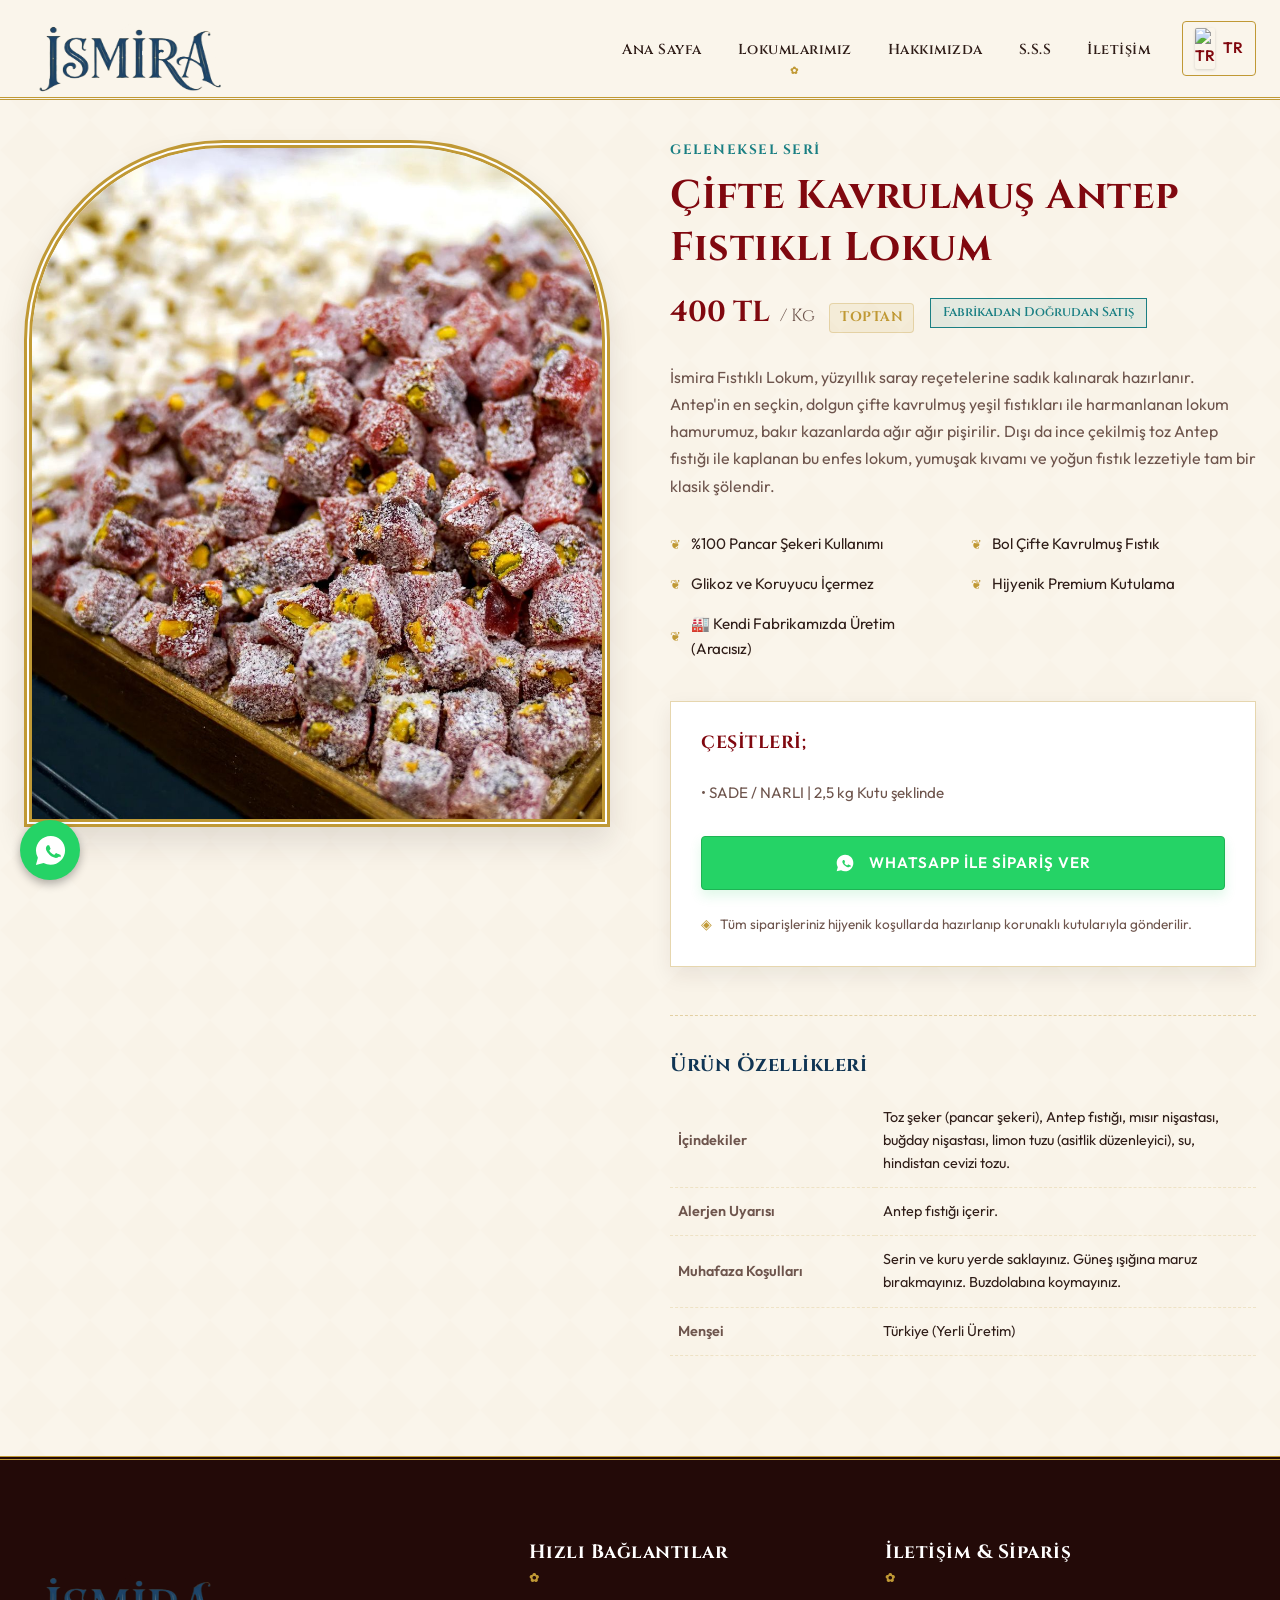
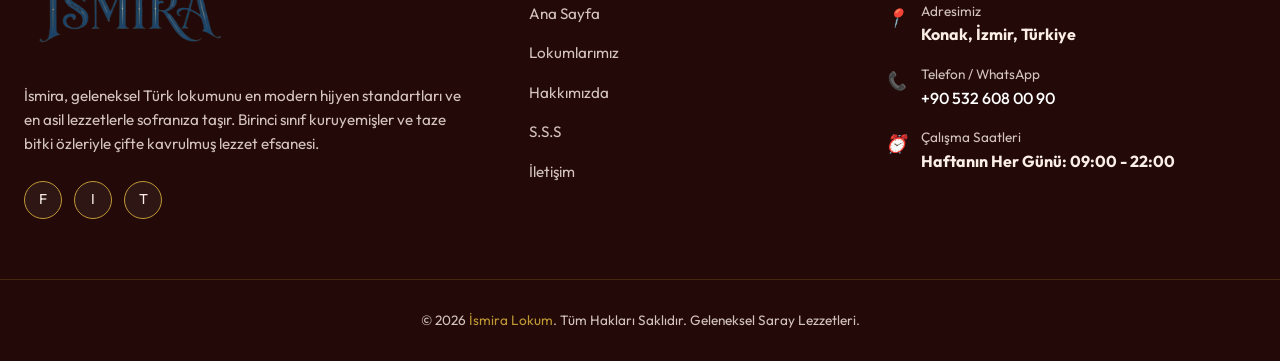
==== pages/cifte-kavrulmus-fistikli-lokum.html @ 4ed19a47 "Add files via upload" ====
﻿<!DOCTYPE html>
<html lang="tr">
<head>
    <meta charset="UTF-8">
    <meta name="viewport" content="width=device-width, initial-scale=1.0">
    <meta name="robots" content="index, follow, max-image-preview:large, max-snippet:-1, max-video-preview:-1">
    <meta name="description" content="İzmir Konak'ta üretilen taze çifte kavrulmuş Antep fıstıklı İzmir lokumu. Saray usulü katkısız lezzet. Hızlı WhatsApp siparişi.">
    <meta name="keywords" content="izmir lokum, fıstıklı lokum, çifte kavrulmuş lokum izmir, ismira lokum, konak lokum siparişi">
    <meta name="author" content="İsmira Lokum">
    <link rel="canonical" href="cifte-kavrulmus-fistikli-lokum.html">
    <title>Çifte Kavrulmuş Antep Fıstıklı Lokum | İzmir Lokum - İsmira Lokum</title>
    
    <!-- Open Graph -->
    <meta property="og:type" content="product">
    <meta property="og:locale" content="tr_TR">
    <meta property="og:title" content="Çifte Kavrulmuş Antep Fıstıklı Lokum | İzmir Lokum - İsmira Lokum">
    <meta property="og:description" content="İzmir Konak'ta üretilen taze çifte kavrulmuş Antep fıstıklı İzmir lokumu. Saray usulü katkısız lezzet. Hızlı WhatsApp siparişi.">
    <meta property="og:image" content="../pictures/cifte-kavrulmus.jpg">

    <!-- Stylesheets -->
        <link rel="icon" type="image/png" sizes="32x32" href="../pictures/mini-logo.png">
    <link rel="shortcut icon" type="image/png" href="../pictures/mini-logo.png">
    <link rel="apple-touch-icon" href="../pictures/mini-logo.png">
    <link rel="stylesheet" href="../css/style.css">
    
    <!-- Structured Data (Product & Breadcrumb Schema) -->
    <script type="application/ld+json">
    {
      "@context": "https://schema.org",
      "@graph": [
        {
          "@type": "BreadcrumbList",
          "itemListElement": [
            {
              "@type": "ListItem",
              "position": 1,
              "name": "Ana Sayfa",
              "item": "../index.html"
            },
            {
              "@type": "ListItem",
              "position": 2,
              "name": "İzmir Lokumları",
              "item": "lokumlar.html"
            },
            {
              "@type": "ListItem",
              "position": 3,
              "name": "Çifte Kavrulmuş Antep Fıstıklı İzmir Lokumu",
              "item": "cifte-kavrulmus-fistikli-lokum.html"
            }
          ]
        },
        {
          "@type": "Product",
          "name": "Çifte Kavrulmuş Antep Fıstıklı İzmir Lokumu",
          "image": "../pictures/cifte-kavrulmus.jpg",
          "description": "İzmir Konak'ta üretilen taze çifte kavrulmuş Antep fıstıklı İzmir lokumu. Saray usulü katkısız lezzet. Hızlı WhatsApp siparişi.",
          "brand": {
            "@type": "Brand",
            "name": "İsmira Lokum"
          },
          "offers": {
            "@type": "Offer",
            "url": "cifte-kavrulmus-fistikli-lokum.html",
            "priceCurrency": "TRY",
            "price": "400.00",
            "priceValidUntil": "2027-12-31",
            "availability": "https://schema.org/InStock",
            "itemCondition": "https://schema.org/NewCondition"
          }
        }
      ]
    }
    </script>
</head>
<body>
    <!-- Preloader -->
    <div id="preloader">
        <img src="../pictures/Logo.jpg" alt="İsmira Yükleniyor" class="loader-logo">
    </div>

    <!-- Header / Navigation -->
    <header id="main-header">
        <div class="container">
            <a href="../index.html" class="logo-wrapper">
                <img src="../pictures/Logo.jpg" alt="İsmira Logo">
                <span class="logo-text"></span>
            </a>
            
            <div class="header-actions">
                <nav>
                    <ul class="nav-links">
                        <li><a href="../index.html">Ana Sayfa</a></li>
                        <li><a href="lokumlar.html" class="active">Lokumlarımız</a></li>
                        <li><a href="../index.html#hakkimizda">Hakkımızda</a></li><li><a href="../index.html#sss">S.S.S</a></li><li><a href="../index.html#iletisim">İletişim</a></li>
                    </ul>
                </nav>

                <div class="lang-selector notranslate" id="lang-selector" translate="no">
                    <div class="current-lang" id="current-lang">
                        <img src="https://flagcdn.com/w20/tr.png" width="20" alt="TR" class="flag-icon"> <span class="lang-code">TR</span>
                    </div>
                    <ul class="lang-dropdown">
                        <li data-lang="tr" data-lang-name="TR"><img src="https://flagcdn.com/w20/tr.png" width="20" alt="TR" class="flag-icon"> Türkçe</li>
                        <li data-lang="en" data-lang-name="EN"><img src="https://flagcdn.com/w20/gb.png" width="20" alt="EN" class="flag-icon"> English</li>
                        <li data-lang="de" data-lang-name="DE"><img src="https://flagcdn.com/w20/de.png" width="20" alt="DE" class="flag-icon"> Deutsch</li>
                        <li data-lang="fr" data-lang-name="FR"><img src="https://flagcdn.com/w20/fr.png" width="20" alt="FR" class="flag-icon"> Français</li>
                        <li data-lang="ru" data-lang-name="RU"><img src="https://flagcdn.com/w20/ru.png" width="20" alt="RU" class="flag-icon"> Русский</li>
                        <li data-lang="ar" data-lang-name="AR"><img src="https://flagcdn.com/w20/sa.png" width="20" alt="AR" class="flag-icon"> العربية</li>
                    </ul>
                </div>

                <button class="menu-btn" aria-label="Menüyü Aç">
                    <span></span>
                    <span></span>
                    <span></span>
                </button>
            </div>
        </div>
    </header>

    <!-- Product Detail Layout -->
    <main class="container detail-layout">
        <div class="detail-grid">
            <!-- Left Side: Image -->
            <div class="detail-img-container">
                <img src="../pictures/cifte-kavrulmus.jpg" alt="Çifte Kavrulmuş Antep Fıstıklı Lokum">
            </div>
            
            <!-- Right Side: Product Details -->
            <div class="detail-content">
                <span class="detail-category">Geleneksel Seri</span>
                <h1 class="detail-title">Çifte Kavrulmuş Antep Fıstıklı Lokum</h1>
                
                <div class="detail-price-box">
                    <span class="detail-price">400 TL <span style="font-size:1.1rem; color:var(--text-muted-dark); font-weight:400;">/ Kg</span> <span class="price-wholesale">Toptan</span></span>
                    <span class="detail-status">Fabrikadan Doğrudan Satış</span>
                </div>
                
                <p class="detail-desc">
                    İsmira Fıstıklı Lokum, yüzyıllık saray reçetelerine sadık kalınarak hazırlanır. Antep'in en seçkin, dolgun çifte kavrulmuş yeşil fıstıkları ile harmanlanan lokum hamurumuz, bakır kazanlarda ağır ağır pişirilir. Dışı da ince çekilmiş toz Antep fıstığı ile kaplanan bu enfes lokum, yumuşak kıvamı ve yoğun fıstık lezzetiyle tam bir klasik şölendir.
                </p>
                
                <ul class="detail-features">
                    <li>%100 Pancar Şekeri Kullanımı</li>
                    <li>Bol Çifte Kavrulmuş Fıstık</li>
                    <li>Glikoz ve Koruyucu İçermez</li>
                    <li>Hijyenik Premium Kutulama</li>
                    <li>🏭 Kendi Fabrikamızda Üretim (Aracısız)</li>
                </ul>
                
                <div class="order-actions">
                    <h3 style="font-family:'Cinzel', serif; font-size:1.1rem; margin-bottom:10px;">ÇEŞİTLERİ;</h3>
                    <p style="font-size:0.95rem; color:var(--text-muted-dark); margin-bottom:15px;">
                        • SADE / NARLI | 2,5 kg Kutu şeklinde
                    </p>
                    
                    <a href="#" class="btn btn-whatsapp" data-wa-product="Fıstıklı Lokum" data-wa-message="Merhaba İsmira, Çifte Kavrulmuş Antep Fıstıklı Lokum ürününüzden sipariş vermek istiyorum.">
                        <svg width="20" height="20" viewBox="0 0 24 24" fill="currentColor" style="display:inline-block; vertical-align:middle; margin-right:4px;">
                            <path d="M12.012 2c-5.506 0-9.989 4.478-9.99 9.984a9.964 9.964 0 0 0 1.333 4.993L2 22l5.233-1.371a9.945 9.945 0 0 0 4.777 1.216h.005c5.506 0 9.99-4.478 9.99-9.984 0-2.669-1.037-5.176-2.922-7.062A9.925 9.925 0 0 0 12.012 2zm5.835 14.165c-.32.451-1.107.828-1.505.882-.397.054-.876.108-2.673-.635-2.298-.949-3.769-3.284-3.883-3.44-.115-.155-.935-1.246-.935-2.378 0-1.133.593-1.689.805-1.914.212-.225.464-.282.618-.282.155 0 .31.003.444.009.141.007.332-.054.519.395.192.46.657 1.603.714 1.718.056.115.093.249.017.401-.077.152-.116.248-.231.381-.115.132-.243.296-.347.397-.113.109-.232.228-.099.458.133.23.59 1.002 1.258 1.597.862.77 1.585 1.007 1.81 1.122.226.115.359.098.494-.057.135-.156.581-.676.736-.906.155-.23.31-.192.522-.113.212.08.135.064 1.377.683 1.242.619 1.402.73 1.48.865.078.135.078.784-.242 1.235z"/>
                        </svg>
                        WhatsApp İle Sipariş Ver
                    </a>
                    <div class="order-note">Tüm siparişleriniz hijyenik koşullarda hazırlanıp korunaklı kutularıyla gönderilir.</div>
                </div>

                <div class="detail-info-tabs">
                    <h2 class="tab-title">Ürün Özellikleri</h2>
                    <table class="specs-table">
                        <tr>
                            <td>İçindekiler</td>
                            <td>Toz şeker (pancar şekeri), Antep fıstığı, mısır nişastası, buğday nişastası, limon tuzu (asitlik düzenleyici), su, hindistan cevizi tozu.</td>
                        </tr>
                        <tr>
                            <td>Alerjen Uyarısı</td>
                            <td>Antep fıstığı içerir.</td>
                        </tr>
                        <tr>
                            <td>Muhafaza Koşulları</td>
                            <td>Serin ve kuru yerde saklayınız. Güneş ışığına maruz bırakmayınız. Buzdolabına koymayınız.</td>
                        </tr>
                        <tr>
                            <td>Menşei</td>
                            <td>Türkiye (Yerli Üretim)</td>
                        </tr>
                    </table>
                </div>
            </div>
        </div>
    </main>

    <!-- Footer -->
    <footer id="iletisim">
        <div class="container footer-grid">
            <div class="footer-col footer-about">
                <div class="logo-wrapper">
                    <img src="../pictures/Logo.jpg" alt="İsmira Logo Footer">
                    <span class="logo-text" style="color: #ffffff;"><span style="color: var(--accent-gold);"></span></span>
                </div>
                <p>İsmira, geleneksel Türk lokumunu en modern hijyen standartları ve en asil lezzetlerle sofranıza taşır. Birinci sınıf kuruyemişler ve taze bitki özleriyle çifte kavrulmuş lezzet efsanesi.</p>
                <div class="social-links">
                    <a href="#" aria-label="Facebook">F</a>
                    <a href="#" aria-label="Instagram">I</a>
                    <a href="#" aria-label="Twitter">T</a>
                </div>
            </div>
            
            <div class="footer-col">
                <h4>Hızlı Bağlantılar</h4>
                <ul class="footer-links">
                    <li><a href="../index.html">Ana Sayfa</a></li>
                    <li><a href="lokumlar.html">Lokumlarımız</a></li>
                    <li><a href="../index.html#hakkimizda">Hakkımızda</a></li><li><a href="../index.html#sss">S.S.S</a></li><li><a href="../index.html#iletisim">İletişim</a></li>
                </ul>
            </div>
            
            <div class="footer-col">
                <h4>İletişim & Sipariş</h4>
                <div class="contact-info">
                    <div class="contact-item">
                        <i>📍</i>
                        <div>
                            <span>Adresimiz</span>
                            <strong>Konak, İzmir, Türkiye</strong>
                        </div>
                    </div>
                    <div class="contact-item">
                        <i>📞</i>
                        <div>
                            <span>Telefon / WhatsApp</span>
                            <a href="#" data-wa-product="Fıstıklı Lokum" data-wa-message="Merhaba İsmira, Çifte Kavrulmuş Antep Fıstıklı Lokum siparişi vermek istiyorum.">+90 532 608 00 90</a>
                        </div>
                    </div>
                    <div class="contact-item">
                        <i>⏰</i>
                        <div>
                            <span>Çalışma Saatleri</span>
                            <strong>Haftanın Her Günü: 09:00 - 22:00</strong>
                        </div>
                    </div>
                </div>
            </div>
        </div>
        
        <div class="footer-bottom">
            <div class="container">
                <p>&copy; 2026 <span>İsmira Lokum</span>. Tüm Hakları Saklıdır. Geleneksel Saray Lezzetleri.</p>
            </div>
        </div>
    </footer>

    <!-- Google Translate API -->
    <div id="google_translate_element"></div>
    <script type="text/javascript">
        function googleTranslateElementInit() {
            new google.translate.TranslateElement({pageLanguage: 'tr', autoDisplay: false}, 'google_translate_element');
        }
    </script>
    <script type="text/javascript" src="https://translate.google.com/translate_a/element.js?cb=googleTranslateElementInit"></script>

    <!-- Scripts -->
    <script src="../js/script.js"></script>

    <!-- Floating WhatsApp -->
    <a href="https://wa.me/905326080090" class="floating-whatsapp" target="_blank" aria-label="WhatsApp İletişim">
        <svg viewBox="0 0 24 24">
            <path d="M12.012 2c-5.506 0-9.989 4.478-9.99 9.984a9.964 9.964 0 0 0 1.333 4.993L2 22l5.233-1.371a9.945 9.945 0 0 0 4.777 1.216h.005c5.506 0 9.99-4.478 9.99-9.984 0-2.669-1.037-5.176-2.922-7.062A9.925 9.925 0 0 0 12.012 2zm5.835 14.165c-.32.451-1.107.828-1.505.882-.397.054-.876.108-2.673-.635-2.298-.949-3.769-3.284-3.883-3.44-.115-.155-.935-1.246-.935-2.378 0-1.133.593-1.689.805-1.914.212-.225.464-.282.618-.282.155 0 .31.003.444.009.141.007.332-.054.519.395.192.46.657 1.603.714 1.718.056.115.093.249.017.401-.077.152-.116.248-.231.381-.115.132-.243.296-.347.397-.113.109-.232.228-.099.458.133.23.59 1.002 1.258 1.597.862.77 1.585 1.007 1.81 1.122.226.115.359.098.494-.057.135-.156.581-.676.736-.906.155-.23.31-.192.522-.113.212.08.135.064 1.377.683 1.242.619 1.402.73 1.48.865.078.135.078.784-.242 1.235z"/>
        </svg>
    </a>
</body>
</html>
---- css/style.css ----
/* 
   Liderx Lokum - Geleneksel Çini & Saray Temalı Stil Dosyası
   Logodaki renklerden (Derin Kırmızı, Çini Turkuazı, Lale Mavisi, Sıcak Altın ve Parşömen Beji) üretilmiştir.
*/

@import url('https://fonts.googleapis.com/css2?family=Cinzel:wght@400;600;700;800&family=Outfit:wght@300;400;500;600;700&display=swap');

:root {
    /* Logo Odaklı Renk Paleti */
    --primary-rose: #80080f;        /* Logodaki ana kırmızı / Bordo */
    --primary-rose-rgb: 128, 8, 15;
    --accent-gold: #c09935;         /* Logodaki saray altını / Bronz */
    --accent-gold-rgb: 192, 153, 53;
    --accent-gold-hover: #d2a73c;
    --turkish-turquoise: #1a7f83;   /* Logodaki İznik çinisi turkuazı */
    --tulip-blue: #103554;          /* Logodaki lale gövdesi koyu mavi */
    
    /* Doğal Zemin Renkleri */
    --bg-light: #faf5eb;            /* Parşömen kağıdı / Hafif krem zemin */
    --bg-dark: #230a08;             /* Logodaki derin koyu kırmızı-kahve tonu */
    --bg-card-light: #ffffff;
    --bg-card-dark: #2b1210;
    --text-dark: #2f1d18;           /* Okunabilir koyu kahve */
    --text-light: #fbeee6;
    --text-muted-dark: #6e554d;
    --text-muted-light: #d4c3bd;
    
    /* Tasarım Sabitleri */
    --header-height: 90px;
    --border-radius-sm: 4px;        /* Geleneksel yapıda köşeler daha keskin veya hafif yuvarlaktır */
    --border-radius-md: 8px;
    --border-radius-lg: 16px;
    --shadow-sm: 0 4px 10px rgba(47, 29, 24, 0.05);
    --shadow-md: 0 8px 20px rgba(47, 29, 24, 0.08);
    --shadow-lg: 0 16px 30px rgba(47, 29, 24, 0.12);
    --shadow-gold: 0 8px 20px rgba(192, 153, 53, 0.25);
    
    /* Geçişler */
    --transition-fast: 0.2s ease;
    --transition-smooth: 0.4s cubic-bezier(0.16, 1, 0.3, 1);
}

/* Temel Sıfırlamalar */
*, *::before, *::after {
    box-sizing: border-box;
    margin: 0;
    padding: 0;
}

html {
    scroll-behavior: smooth;
    font-size: 16px;
    overflow-x: hidden;
    max-width: 100%;
}

body {
    font-family: 'Outfit', sans-serif;
    background-color: var(--bg-light);
    background-image: url("data:image/svg+xml,%3Csvg width='60' height='60' viewBox='0 0 60 60' xmlns='http://www.w3.org/2000/svg'%3E%3Cpath d='M30 0l30 30-30 30L0 30z' fill='%23c09935' fill-opacity='0.015' fill-rule='evenodd'/%3E%3C/svg%3E");
    color: var(--text-dark);
    line-height: 1.6;
    overflow-x: hidden;
    max-width: 100%;
    -webkit-font-smoothing: antialiased;
}

/* Başlıklar */
h1, h2, h3, h4, h5, h6 {
    font-family: 'Cinzel', serif;
    font-weight: 700;
    line-height: 1.3;
    color: var(--primary-rose);
    letter-spacing: 0.5px;
}

a {
    color: inherit;
    text-decoration: none;
    transition: var(--transition-fast);
}

img {
    max-width: 100%;
    height: auto;
    display: block;
}

/* Konteyner */
.container {
    width:100%;
    max-width: 2000px;
    margin: 0 auto;
    padding: 0 24px;
}

/* Butonlar */
.btn {
    display: inline-flex;
    align-items: center;
    justify-content: center;
    gap: 10px;
    padding: 14px 30px;
    font-size: 0.95rem;
    font-weight: 600;
    border-radius: var(--border-radius-sm);
    cursor: pointer;
    transition: var(--transition-smooth);
    border: none;
    outline: none;
    font-family: 'Outfit', sans-serif;
    text-transform: uppercase;
    letter-spacing: 1px;
}

.btn-primary {
    background: linear-gradient(135deg, var(--primary-rose), #5f0409);
    color: #ffffff;
    border: 1px solid var(--accent-gold);
    box-shadow: 0 6px 12px rgba(128, 8, 15, 0.2);
}

.btn-primary:hover {
    transform: translateY(-2px);
    box-shadow: 0 10px 18px rgba(128, 8, 15, 0.35);
    background: linear-gradient(135deg, #990c15, var(--primary-rose));
}

.btn-gold {
    background: linear-gradient(135deg, var(--accent-gold), #9f7c24);
    color: #ffffff;
    border: 1px solid var(--tulip-blue);
    box-shadow: var(--shadow-gold);
}

.btn-gold:hover {
    transform: translateY(-2px);
    box-shadow: 0 10px 20px rgba(192, 153, 53, 0.4);
    background: linear-gradient(135deg, var(--accent-gold-hover), var(--accent-gold));
}

.btn-whatsapp {
    background-color: #25d366;
    color: #ffffff;
    border: 1px solid #1eb354;
    box-shadow: 0 6px 12px rgba(37, 211, 102, 0.15);
}

.btn-whatsapp:hover {
    transform: translateY(-2px);
    box-shadow: 0 10px 18px rgba(37, 211, 102, 0.3);
    background-color: #20ba5a;
}

.btn-outline {
    background: transparent;
    color: var(--primary-rose);
    border: 2px solid var(--accent-gold);
}

.btn-outline:hover {
    background-color: var(--primary-rose);
    color: #ffffff;
    border-color: var(--primary-rose);
    transform: translateY(-2px);
}

/* Header */
header {
    height: 100px;
    background-color: var(--bg-light);
    border-bottom: 3px double var(--accent-gold);
    position: fixed;
    top: 0;
    left: 0;
    width: 100%;
    z-index: 1000;
    transition: var(--transition-smooth);
}

header.scrolled {
    height: 80px;
    box-shadow: var(--shadow-md);
    background-color: rgba(250, 245, 235, 0.98);
}

header .container {
    display: flex;
    justify-content: space-between;
    align-items: center;
    height: 100%;
}

.logo-wrapper {
    display: flex;
    align-items: center;
    gap: 15px; /* Logo ve yazı arası mesafe */
    position: relative;
    z-index: 1002;
}

.logo-wrapper img {
    height: 120px; /* Çizgiyi asla aşmayacak şekilde optimize edildi */
    width: auto;
    object-fit: contain;
    mix-blend-mode: multiply; /* Logodaki bej arka planı header ile tamamen birleştirir! */
    transition: var(--transition-smooth);
    transform: scaleX(1.15)
}

header.scrolled .logo-wrapper img {
    height: 60px; /* Scrolled durumda da mükemmel uyum */
}

.logo-text {
    font-family: 'Cinzel', serif;
    font-size: 2.2rem;
    font-weight: 700;
    color: var(--accent-gold); /* Logodaki altın rengi */
    letter-spacing: 2px;
    line-height: 1;
    transition: var(--transition-smooth);
    display: inline-block;
}

header.scrolled .logo-text {
    font-size: 1.8rem;
}





/* Navigasyon ve Header Aksiyonları */
.header-actions {
    display: flex;
    align-items: center;
    gap: 32px;
}

nav {
    display: flex;
    align-items: center;
}

.nav-links {
    display: flex;
    list-style: none;
    gap: 36px;
}

.nav-links a {
    font-family: 'Cinzel', serif;
    font-weight: 600;
    font-size: 0.9rem;
    color: var(--text-dark);
    position: relative;
    padding: 6px 0;
    letter-spacing: 0.5px;
}

.nav-links a::after {
    content: '✿';
    position: absolute;
    bottom: -15px;
    left: 50%;
    transform: translateX(-50%) scale(0);
    color: var(--accent-gold);
    font-size: 0.6rem;
    transition: var(--transition-fast);
}

.nav-links a:hover::after,
.nav-links a.active::after {
    transform: translateX(-50%) scale(1);
}

.nav-links a:hover {
    color: var(--primary-rose);
}

/* Mobil Menü Butonu */
.menu-btn {
    display: none;
    flex-direction: column;
    justify-content: space-between;
    width: 24px;
    height: 18px;
    background: transparent;
    border: none;
    cursor: pointer;
    z-index: 1001;
}

.menu-btn span {
    width: 100%;
    height: 2px;
    background-color: var(--primary-rose);
    transition: var(--transition-fast);
}

/* Dil Seçici (Language Selector) */
.lang-selector {
    position: relative;
    cursor: pointer;
    font-family: 'Outfit', sans-serif;
    z-index: 1005;
}

.current-lang {
    display: flex;
    align-items: center;
    gap: 8px;
    font-weight: 600;
    color: var(--primary-rose);
    padding: 6px 12px;
    border: 1px solid var(--accent-gold);
    border-radius: var(--border-radius-sm);
    transition: var(--transition-fast);
    background-color: var(--bg-light);
    font-size: 0.95rem;
}

.current-lang:hover {
    background-color: rgba(192, 153, 53, 0.05);
}

.lang-dropdown {
    position: absolute;
    top: 130%;
    right: 0;
    background-color: var(--bg-light);
    border: 1px solid var(--accent-gold);
    border-radius: var(--border-radius-sm);
    box-shadow: var(--shadow-md);
    list-style: none;
    min-width: 140px;
    opacity: 0;
    visibility: hidden;
    transform: translateY(10px);
    transition: var(--transition-fast);
    display: flex;
    flex-direction: column;
}

.lang-selector.active .lang-dropdown {
    opacity: 1;
    visibility: visible;
    transform: translateY(0);
}

.lang-dropdown li {
    padding: 10px 16px;
    display: flex;
    align-items: center;
    gap: 12px;
    color: var(--text-dark);
    font-size: 0.9rem;
    font-weight: 500;
    transition: var(--transition-fast);
    border-bottom: 1px dashed rgba(192, 153, 53, 0.3);
}

.lang-dropdown li:last-child {
    border-bottom: none;
}

.lang-dropdown li:hover {
    background-color: rgba(192, 153, 53, 0.1);
    color: var(--primary-rose);
}

/* Google Translate UI Gizleme */
.skiptranslate, #goog-gt-tt {
    display: none !important;
}
body {
    top: 0 !important;
}

/* Bayrak İkonları */
.flag-icon {
    border-radius: 2px;
    box-shadow: 0 1px 3px rgba(0,0,0,0.15);
    display: inline-block;
    object-fit: cover;
    vertical-align: middle;
}

/* Geleneksel Çizgisel Bölücü (Separator) */
.traditional-divider {
    display: flex;
    align-items: center;
    justify-content: center;
    gap: 16px;
    margin: 24px auto;
    color: var(--accent-gold);
    width: 100%;
    max-width: 320px;
}

.traditional-divider::before,
.traditional-divider::after {
    content: '';
    height: 1px;
    background: linear-gradient(to right, transparent, var(--accent-gold), transparent);
    flex-grow: 1;
}

.traditional-divider span {
    font-size: 1rem;
    line-height: 1;
}

/* Hero Section */
.hero {
    padding-top: calc(var(--header-height) + 60px);
    padding-bottom: 80px;
    background: radial-gradient(circle at 80% 20%, rgba(222, 208, 175, 0.25) 0%, var(--bg-light) 70%);
    position: relative;
}

.hero-grid {
    display: grid;
    grid-template-columns: 1.1fr 0.9fr;
    gap: 48px;
    align-items: center;
}

.hero-content {
    animation: fadeInUp 1s cubic-bezier(0.16, 1, 0.3, 1);
}

.badge {
    display: inline-flex;
    align-items: center;
    gap: 8px;
    padding: 6px 16px;
    background-color: rgba(192, 153, 53, 0.1);
    border: 1px solid var(--accent-gold);
    color: var(--primary-rose);
    font-size: 0.8rem;
    font-weight: 600;
    border-radius: 0;
    margin-bottom: 24px;
    text-transform: uppercase;
    letter-spacing: 1.5px;
    font-family: 'Cinzel', serif;
}

.hero h1 {
    font-size: 3.2rem;
    margin-bottom: 24px;
    color: var(--text-dark);
}

.hero h1 span {
    color: var(--primary-rose);
    position: relative;
    display: inline-block;
}

.hero p {
    font-size: 1.1rem;
    color: var(--text-muted-dark);
    margin-bottom: 40px;
    max-width: 540px;
}

.hero-btns {
    display: flex;
    gap: 16px;
    flex-wrap: wrap;
}

/* Kubbe/Kemer Tasarımlı Görsel Çerçevesi (Mihrab Kemer) */
.hero-image-container {
    position: relative;
    display: flex;
    justify-content: center;
    align-items: center;
    animation: fadeInScale 1.2s cubic-bezier(0.16, 1, 0.3, 1);
}

.hero-image-decor {
    position: absolute;
    width: 104%;
    height: 104%;
    border: 1px solid var(--accent-gold);
    border-radius: 180px 180px 0 0;
    z-index: 0;
    top: -2%;
}

.hero-image {
    width: 100%;
    max-width: 440px;
    border-radius: 180px 180px 0 0; /* Osmanlı kubbesi/kemeri tarzı */
    object-fit: cover;
    box-shadow: var(--shadow-lg);
    border: 6px double var(--accent-gold);
    z-index: 1;
    background-color: #ffffff;
}

/* Özellikler Bölümü */
.features {
    padding: 80px 0;
    background-color: #ffffff;
    border-top: 3px double var(--accent-gold);
    border-bottom: 3px double var(--accent-gold);
    position: relative;
}

.features::before {
    content: '';
    position: absolute;
    top: 0;
    left: 0;
    width: 100%;
    height: 100%;
    background-image: url("data:image/svg+xml,%3Csvg width='40' height='40' viewBox='0 0 40 40' xmlns='http://www.w3.org/2000/svg'%3E%3Cpath d='M20 0l20 20-20 20L0 20z' fill='%231a7f83' fill-opacity='0.008' fill-rule='evenodd'/%3E%3C/svg%3E");
    pointer-events: none;
}

.features-grid {
    display: grid;
    grid-template-columns: repeat(3, 1fr);
    gap: 32px;
}

/* Geleneksel Tablo/Çerçeve Efektli Kart */
.feature-card {
    padding: 40px 32px;
    background-color: var(--bg-light);
    border: 1px solid rgba(192, 153, 53, 0.3);
    outline: 1px solid rgba(192, 153, 53, 0.15);
    outline-offset: -8px;
    transition: var(--transition-smooth);
    text-align: center;
    position: relative;
}

.feature-card:hover {
    transform: translateY(-5px);
    box-shadow: var(--shadow-md);
    border-color: var(--accent-gold);
    outline-color: var(--accent-gold);
}

.feature-icon {
    width: 70px;
    height: 70px;
    background-color: rgba(128, 8, 15, 0.05);
    color: var(--primary-rose);
    border: 1px solid var(--accent-gold);
    display: inline-flex;
    align-items: center;
    justify-content: center;
    border-radius: 50%;
    font-size: 1.8rem;
    margin-bottom: 24px;
    transition: var(--transition-smooth);
}

.feature-card:hover .feature-icon {
    background-color: var(--primary-rose);
    color: #ffffff;
    transform: rotateY(180deg);
}

.feature-card h3 {
    margin-bottom: 12px;
    font-size: 1.25rem;
    color: var(--tulip-blue);
}

.feature-card p {
    color: var(--text-muted-dark);
    font-size: 0.95rem;
}

/* Ürünler Kataloğu */
.products-section {
    padding: 100px 0;
    background-color: var(--bg-light);
}

.section-header {
    text-align: center;
    max-width: 650px;
    margin: 0 auto 60px;
}

.section-header h2 {
    font-size: 2.6rem;
    color: var(--primary-rose);
}

.section-header p {
    color: var(--text-muted-dark);
    font-size: 1.05rem;
    margin-top: 8px;
}

.products-grid {
    display: grid;
    grid-template-columns: repeat(3, 1fr);
    gap: 32px;
}

/* Kutulama Tasarımlı Çift Çerçeveli Kartlar */
.product-card {
    background-color: #ffffff;
    border: 1px solid rgba(192, 153, 53, 0.4);
    box-shadow: var(--shadow-sm);
    transition: var(--transition-smooth);
    padding: 8px; /* Çerçeve etkisi yaratır */
    display: flex;
}

.product-card-inner {
    border: 1px solid rgba(192, 153, 53, 0.2);
    width: 100%;
    display: flex;
    flex-direction: column;
    background: #ffffff;
    padding: 16px;
    transition: var(--transition-smooth);
}

.product-card:hover {
    transform: translateY(-8px);
    box-shadow: var(--shadow-lg), 0 12px 24px rgba(128, 8, 15, 0.05);
    border-color: var(--accent-gold);
}

.product-card:hover .product-card-inner {
    border-color: var(--accent-gold);
}

.product-img-wrapper {
    position: relative;
    overflow: hidden;
    aspect-ratio: 4/3;
    border: 1px solid rgba(192, 153, 53, 0.15);
    background-color: var(--bg-light);
}

.product-img-wrapper img {
    width: 100%;
    height: 100%;
    object-fit: cover;
    transition: var(--transition-smooth);
}

.product-card:hover .product-img-wrapper img {
    transform: scale(1.06);
}

.product-badge {
    position: absolute;
    top: 12px;
    left: 12px;
    background-color: var(--turkish-turquoise);
    color: #ffffff;
    font-size: 0.7rem;
    font-weight: 600;
    padding: 4px 10px;
    border: 1px solid var(--accent-gold);
    z-index: 10;
    text-transform: uppercase;
    letter-spacing: 0.5px;
    font-family: 'Cinzel', serif;
}

.product-info {
    padding-top: 20px;
    display: flex;
    flex-direction: column;
    flex-grow: 1;
}

.product-title {
    font-size: 1.25rem;
    margin-bottom: 8px;
    color: var(--tulip-blue);
}

.product-desc {
    color: var(--text-muted-dark);
    font-size: 0.9rem;
    margin-bottom: 20px;
    line-height: 1.5;
    flex-grow: 1;
}

.product-footer {
    display: flex;
    align-items: center;
    justify-content: space-between;
    border-top: 1px dashed rgba(192, 153, 53, 0.3);
    padding-top: 16px;
}

.product-price {
    font-size: 1.15rem;
    font-weight: 700;
    color: var(--primary-rose);
    font-family: 'Cinzel', serif;
    display: inline-flex;
    align-items: baseline;
    gap: 6px;
    flex-wrap: wrap;
}

.product-price .price-current,
.product-price strong {
    font-size: 1.3rem;
    font-weight: 800;
    color: var(--primary-rose);
}

.product-price .price-old,
.product-price del {
    font-size: 0.95rem;
    font-weight: 500;
    color: #888888;
    text-decoration: line-through;
    text-decoration-color: #d32f2f;
    text-decoration-thickness: 1.5px;
}

.product-price .price-unit {
    font-size: 0.95rem;
    font-weight: 400;
    color: var(--text-muted-dark);
}

.product-price .price-wholesale,
.price-wholesale {
    font-size: 0.78rem;
    font-weight: 700;
    color: var(--accent-gold);
    background-color: rgba(192, 153, 53, 0.1);
    padding: 2px 7px;
    border-radius: 4px;
    border: 1px solid rgba(192, 153, 53, 0.3);
    text-transform: uppercase;
    letter-spacing: 0.5px;
    margin-left: 4px;
    white-space: nowrap;
}

.detail-price .price-wholesale {
    font-size: 0.85rem;
    padding: 3px 10px;
}

/* Factory / Wholesale Information Banner */
.factory-banner {
    background: linear-gradient(135deg, rgba(128, 8, 15, 0.04), rgba(192, 153, 53, 0.1));
    border: 1px solid rgba(192, 153, 53, 0.4);
    border-left: 4px solid var(--primary-rose);
    border-radius: 6px;
    padding: 16px 20px;
    margin-bottom: 35px;
    display: flex;
    align-items: center;
    gap: 16px;
}

.factory-banner-icon {
    font-size: 2.2rem;
    flex-shrink: 0;
}

.factory-banner-content h4 {
    font-size: 1.05rem;
    color: var(--primary-rose);
    margin-bottom: 4px;
    font-family: 'Cinzel', serif;
}

.factory-banner-content p {
    font-size: 0.92rem;
    color: var(--text-dark);
    margin: 0;
    line-height: 1.5;
}

.product-link {
    font-family: 'Cinzel', serif;
    font-weight: 700;
    font-size: 0.85rem;
    color: var(--accent-gold);
    display: inline-flex;
    align-items: center;
    gap: 6px;
}

.product-link:hover {
    color: var(--turkish-turquoise);
    transform: translateX(3px);
}

/* Call to Action Banner */
.cta-section {
    background: linear-gradient(rgba(35, 10, 8, 0.9), rgba(35, 10, 8, 0.95)),
                url("data:image/svg+xml,%3Csvg width='80' height='80' viewBox='0 0 80 80' xmlns='http://www.w3.org/2000/svg'%3E%3Cpath d='M40 0l40 40-40 40L0 40z' fill='%23c09935' fill-opacity='0.03' fill-rule='evenodd'/%3E%3C/svg%3E");
    background-size: cover;
    background-position: center;
    color: var(--text-light);
    padding: 90px 0;
    text-align: center;
    position: relative;
    border-top: 4px double var(--accent-gold);
    border-bottom: 4px double var(--accent-gold);
}

.cta-container {
    max-width: 750px;
    margin: 0 auto;
}

.cta-section h2 {
    color: #ffffff;
    font-size: 2.6rem;
    margin-bottom: 20px;
}

.cta-section p {
    color: var(--text-muted-light);
    font-size: 1.1rem;
    margin-bottom: 36px;
    line-height: 1.7;
}

/* Sıkça Sorulan Sorular */
.faq-item {
    background-color: #ffffff;
    border: 1px solid rgba(192, 153, 53, 0.3);
    margin-bottom: 16px;
    padding: 24px;
    cursor: pointer;
    transition: var(--transition-fast);
}

.faq-item:hover {
    border-color: var(--accent-gold);
    background-color: #fffdfa;
}

.faq-question {
    font-family: 'Cinzel', serif;
    font-size: 1.05rem;
    font-weight: 700;
    color: var(--tulip-blue);
    display: flex;
    justify-content: space-between;
    align-items: center;
}

.faq-question::after {
    content: '◈';
    color: var(--accent-gold);
    font-size: 1rem;
    transition: var(--transition-fast);
}

.faq-item.active .faq-question::after {
    transform: rotate(45deg);
    color: var(--primary-rose);
}

.faq-answer {
    max-height: 0;
    overflow: hidden;
    transition: max-height 0.3s ease-out;
    color: var(--text-muted-dark);
    font-size: 0.95rem;
    margin-top: 0;
}

.faq-item.active .faq-answer {
    max-height: 200px;
    margin-top: 14px;
}

/* Ürün Detay Sayfası Tasarımı */
.detail-layout {
    padding-top: calc(var(--header-height) + 50px);
    padding-bottom: 100px;
}

.detail-grid {
    display: grid;
    grid-template-columns: 1fr 1fr;
    gap: 60px;
    align-items: flex-start;
}

.detail-img-container {
    position: relative;
    border-radius: 200px 200px 0 0; /* Osmanlı kemer yapısı */
    overflow: hidden;
    box-shadow: var(--shadow-lg);
    border: 8px double var(--accent-gold);
    background-color: #ffffff;
    padding: 0;
}

.detail-img-container img {
    width: 100%;
    height: auto;
    display: block;
    border-radius: 192px 192px 0 0;
    transition: var(--transition-smooth);
}

.detail-img-container:hover img {
    transform: scale(1.03);
}

.detail-content {
    display: flex;
    flex-direction: column;
}

.detail-category {
    font-family: 'Cinzel', serif;
    font-size: 0.85rem;
    font-weight: 700;
    color: var(--turkish-turquoise);
    text-transform: uppercase;
    letter-spacing: 1.5px;
    margin-bottom: 8px;
}

.detail-title {
    font-size: 2.5rem;
    margin-bottom: 16px;
    color: var(--primary-rose);
}

.detail-price-box {
    display: flex;
    align-items: center;
    gap: 16px;
    margin-bottom: 28px;
}

.detail-price {
    font-size: 1.8rem;
    font-weight: 700;
    color: var(--primary-rose);
    font-family: 'Cinzel', serif;
    display: inline-flex;
    align-items: baseline;
    gap: 10px;
    flex-wrap: wrap;
}

.detail-price .price-current,
.detail-price strong {
    font-size: 2.2rem;
    font-weight: 800;
    color: var(--primary-rose);
}

.detail-price .price-old,
.detail-price del {
    font-size: 1.3rem;
    font-weight: 500;
    color: #888888;
    text-decoration: line-through;
    text-decoration-color: #d32f2f;
    text-decoration-thickness: 2px;
}

.detail-price .price-unit {
    font-size: 1.1rem;
    font-weight: 400;
    color: var(--text-muted-dark);
}

/* Kampanya / İndirim Rozeti (Badge) */
.product-badge.badge-campaign,
.product-badge.badge-discount,
.detail-status.badge-campaign,
.detail-status.badge-discount {
    background-color: #d32f2f !important;
    color: #ffffff !important;
    border-color: #b71c1c !important;
}

.detail-status {
    padding: 4px 12px;
    background-color: rgba(26, 127, 131, 0.1);
    color: var(--turkish-turquoise);
    border: 1px solid var(--turkish-turquoise);
    font-size: 0.8rem;
    font-weight: 600;
    font-family: 'Cinzel', serif;
}

.detail-desc {
    font-size: 1rem;
    color: var(--text-muted-dark);
    margin-bottom: 32px;
    line-height: 1.7;
}

.detail-features {
    list-style: none;
    margin-bottom: 40px;
    display: grid;
    grid-template-columns: 1fr 1fr;
    gap: 16px;
}

.detail-features li {
    display: flex;
    align-items: center;
    gap: 10px;
    font-size: 0.95rem;
    color: var(--text-dark);
}

.detail-features li::before {
    content: '❦';
    color: var(--accent-gold);
    font-size: 0.8rem;
}

.order-actions {
    display: flex;
    flex-direction: column;
    gap: 16px;
    background-color: #ffffff;
    padding: 30px;
    border: 1px solid rgba(192, 153, 53, 0.4);
    box-shadow: var(--shadow-md);
}

.order-note {
    font-size: 0.85rem;
    color: var(--text-muted-dark);
    display: flex;
    align-items: center;
    gap: 8px;
    margin-top: 8px;
}

.order-note::before {
    content: '◈';
    color: var(--accent-gold);
}

.detail-info-tabs {
    margin-top: 48px;
    border-top: 1px dashed rgba(192, 153, 53, 0.4);
    padding-top: 36px;
}

.tab-title {
    font-size: 1.25rem;
    color: var(--tulip-blue);
    margin-bottom: 16px;
}

.specs-table {
    width: 100%;
    border-collapse: collapse;
}

.specs-table td {
    padding: 12px 8px;
    border-bottom: 1px dashed rgba(192, 153, 53, 0.2);
    font-size: 0.9rem;
}

.specs-table td:first-child {
    font-weight: 600;
    color: var(--text-muted-dark);
    width: 35%;
}

.specs-table td:last-child {
    color: var(--text-dark);
}

/* Footer */
footer {
    background-color: var(--bg-dark);
    color: var(--text-light);
    padding: 80px 0 30px;
    border-top: 4px double var(--accent-gold);
}

.footer-grid {
    display: grid;
    grid-template-columns: 1.2fr 0.8fr 1fr;
    gap: 60px;
    margin-bottom: 60px;
}

.footer-col h4 {
    color: #ffffff;
    font-size: 1.2rem;
    margin-bottom: 24px;
    position: relative;
    padding-bottom: 12px;
}

.footer-col h4::after {
    content: '✿';
    position: absolute;
    bottom: -10px;
    left: 0;
    color: var(--accent-gold);
    font-size: 0.75rem;
}

.footer-about p {
    color: var(--text-muted-light);
    font-size: 0.95rem;
    margin-top: 24px;
    margin-bottom: 24px;
}

.social-links {
    display: flex;
    gap: 12px;
}

.social-links a {
    width: 38px;
    height: 38px;
    border-radius: 50%;
    background-color: rgba(255, 255, 255, 0.05);
    border: 1px solid var(--accent-gold);
    display: inline-flex;
    align-items: center;
    justify-content: center;
    color: var(--text-light);
    font-size: 0.9rem;
    transition: var(--transition-smooth);
}

.social-links a:hover {
    background-color: var(--accent-gold);
    color: var(--bg-dark);
    transform: translateY(-3px);
}

.footer-links {
    list-style: none;
    display: flex;
    flex-direction: column;
    gap: 14px;
}

.footer-links a {
    color: var(--text-muted-light);
    font-size: 0.95rem;
}

.footer-links a:hover {
    color: var(--accent-gold);
    padding-left: 6px;
}

.contact-info {
    display: flex;
    flex-direction: column;
    gap: 16px;
}

.contact-item {
    display: flex;
    gap: 14px;
    align-items: flex-start;
}

.contact-item i {
    color: var(--accent-gold);
    font-size: 1.1rem;
    margin-top: 3px;
}

.contact-item div {
    display: flex;
    flex-direction: column;
}

.contact-item span {
    font-size: 0.85rem;
    color: var(--text-muted-light);
}

.contact-item a {
    color: #ffffff;
    font-weight: 500;
}

.footer-bottom {
    border-top: 1px solid rgba(192, 153, 53, 0.2);
    padding-top: 30px;
    text-align: center;
    font-size: 0.85rem;
    color: var(--text-muted-light);
}

.footer-bottom p span {
    color: var(--accent-gold);
}

/* Animasyon Tanımları */
@keyframes fadeInUp {
    from {
        opacity: 0;
        transform: translateY(20px);
    }
    to {
        opacity: 1;
        transform: translateY(0);
    }
}

@keyframes fadeInScale {
    from {
        opacity: 0;
        transform: scale(0.95);
    }
    to {
        opacity: 1;
        transform: scale(1);
    }
}

/* Duyarlı Tasarım */
@media (max-width: 1024px) {
    .hero h1 {
        font-size: 2.6rem;
    }
    .hero-grid {
        gap: 32px;
    }
    .detail-grid {
        gap: 40px;
    }
}

@media (max-width: 900px) {
    .features-grid {
        grid-template-columns: 1fr;
        gap: 24px;
    }
    .products-grid {
        grid-template-columns: repeat(2, 1fr);
        gap: 24px;
    }
    .footer-grid {
        grid-template-columns: 1fr;
        gap: 40px;
    }
    .detail-grid {
        grid-template-columns: 1fr;
    }
    .detail-img-container {
        max-width: 440px;
        margin: 0 auto;
    }
}

@media (max-width: 768px) {
    :root {
        --header-height: 80px;
    }
    .header-actions {
        gap: 16px;
    }
    .current-lang {
        padding: 4px 8px;
        font-size: 0.85rem;
    }
    .hero-grid {
        grid-template-columns: 1fr;
        text-align: center;
    }
    .hero-content {
        order: 1;
    }
    .hero-image-container {
        order: 0;
        margin-bottom: 20px;
    }
    .hero h1 {
        font-size: 2.2rem;
    }
    .hero p {
        margin: 0 auto 30px;
    }
    .hero-btns {
        justify-content: center;
    }
    nav {
        position: fixed;
        top: var(--header-height);
        left: -100%;
        width: 100%;
        height: calc(100vh - var(--header-height));
        background-color: var(--bg-light);
        flex-direction: column;
        justify-content: center;
        gap: 40px;
        transition: var(--transition-smooth);
        box-shadow: 0 10px 15px rgba(0, 0, 0, 0.05);
        z-index: 999;
        border-top: 1px solid rgba(192, 153, 53, 0.2);
    }
    nav.active {
        left: 0;
    }
    .nav-links {
        flex-direction: column;
        align-items: center;
        gap: 30px;
    }
    .menu-btn {
        display: flex;
    }
    .menu-btn.active span:nth-child(1) {
        transform: translateY(8px) rotate(45deg);
    }
    .menu-btn.active span:nth-child(2) {
        opacity: 0;
    }
    .menu-btn.active span:nth-child(3) {
        transform: translateY(-8px) rotate(-45deg);
    }

    /* Mobile Grid & Layout Adjustments */
    .products-grid {
        grid-template-columns: 1fr !important;
        gap: 20px;
    }

    .detail-grid {
        grid-template-columns: 1fr;
        gap: 30px;
    }

    .detail-title {
        font-size: 1.8rem;
    }

    .detail-features {
        grid-template-columns: 1fr;
        gap: 12px;
    }

    .order-actions {
        padding: 20px 16px;
    }

    .order-actions .btn-whatsapp {
        width: 100%;
        max-width: 100%;
        font-size: 0.95rem;
        padding: 12px 16px;
        box-sizing: border-box;
    }

    .specs-table {
        display: block;
        width: 100%;
        overflow-x: auto;
    }

    .specs-table tr {
        display: block;
        border-bottom: 1px dashed rgba(192, 153, 53, 0.3);
        padding: 8px 0;
    }

    .specs-table td {
        display: block;
        width: 100% !important;
        padding: 4px 0;
        border-bottom: none;
        word-break: break-word;
    }

    .specs-table td:first-child {
        font-weight: 700;
        color: var(--tulip-blue);
        font-size: 0.85rem;
    }

    /* Factory Banner Mobile */
    .factory-banner {
        flex-direction: column;
        text-align: center;
        padding: 16px 14px;
        gap: 10px;
    }

    .factory-banner-icon {
        font-size: 1.8rem;
    }

    /* Floating WhatsApp on Mobile */
    .floating-whatsapp {
        bottom: 16px;
        left: 16px;
        width: 48px;
        height: 48px;
    }

    .floating-whatsapp svg {
        width: 26px;
        height: 26px;
    }
}

@media (max-width: 550px) {
    .products-grid {
        grid-template-columns: 1fr !important;
    }
    .hero h1 {
        font-size: 1.8rem;
    }
    .cta-section h2 {
        font-size: 1.8rem;
    }
    .detail-features {
        grid-template-columns: 1fr;
    }
}

/* --- Preloader --- */
#preloader {
    position: fixed;
    top: 0;
    left: 0;
    width: 100vw;
    height: 100vh;
    background-color: #ffffff;
    z-index: 99999;
    display: flex;
    justify-content: center;
    align-items: center;
    transition: opacity 0.4s ease, visibility 0.4s ease;
}

#preloader.fade-out {
    opacity: 0;
    visibility: hidden;
}

.loader-logo {
    width: 150px;
    height: auto;
    border-radius: 50%;
    box-shadow: 0 0 30px rgba(212, 175, 55, 0.3);
    animation: pulseLoader 1.3s infinite ease-in-out;
}

@keyframes pulseLoader {
    0% { transform: scale(0.85); opacity: 0.7; }
    50% { transform: scale(1.05); opacity: 1; }
    100% { transform: scale(0.85); opacity: 0.7; }
}

/* --- Floating WhatsApp Button --- */
.floating-whatsapp {
    position: fixed;
    bottom: 20px;
    left: 20px;
    width: 60px;
    height: 60px;
    background-color: #25D366;
    color: white;
    border-radius: 50%;
    display: flex;
    justify-content: center;
    align-items: center;
    box-shadow: 0 4px 10px rgba(0, 0, 0, 0.3);
    z-index: 1000;
    transition: transform 0.3s ease, box-shadow 0.3s ease;
    text-decoration: none;
}

.floating-whatsapp:hover {
    transform: scale(1.1);
    box-shadow: 0 6px 14px rgba(0, 0, 0, 0.4);
    color: white;
}

.floating-whatsapp svg {
    width: 35px;
    height: 35px;
    fill: currentColor;
}

/* W3C & Google SEO Standard Screen Reader / Semantic Heading */
.visually-hidden {
    position: absolute !important;
    width: 1px !important;
    height: 1px !important;
    padding: 0 !important;
    margin: -1px !important;
    overflow: hidden !important;
    clip: rect(0, 0, 0, 0) !important;
    white-space: nowrap !important;
    border: 0 !important;
}

/* Google Translate Element Hiding & Layout Preservation */
#google_translate_element {
    position: absolute !important;
    top: -9999px !important;
    left: -9999px !important;
    width: 1px !important;
    height: 1px !important;
    overflow: hidden !important;
    opacity: 0 !important;
    pointer-events: none !important;
}

.goog-te-banner-frame.skiptranslate,
.goog-te-banner-frame {
    display: none !important;
    visibility: hidden !important;
    height: 0 !important;
}

body {
    top: 0px !important;
}

.goog-tooltip,
.goog-tooltip:hover {
    display: none !important;
}

.goog-text-highlight {
    background-color: transparent !important;
    border: none !important;
    box-shadow: none !important;
}

#goog-gt-tt,
.goog-te-balloon-frame {
    display: none !important;
}

.skiptranslate iframe {
    display: none !important;
    visibility: hidden !important;
}
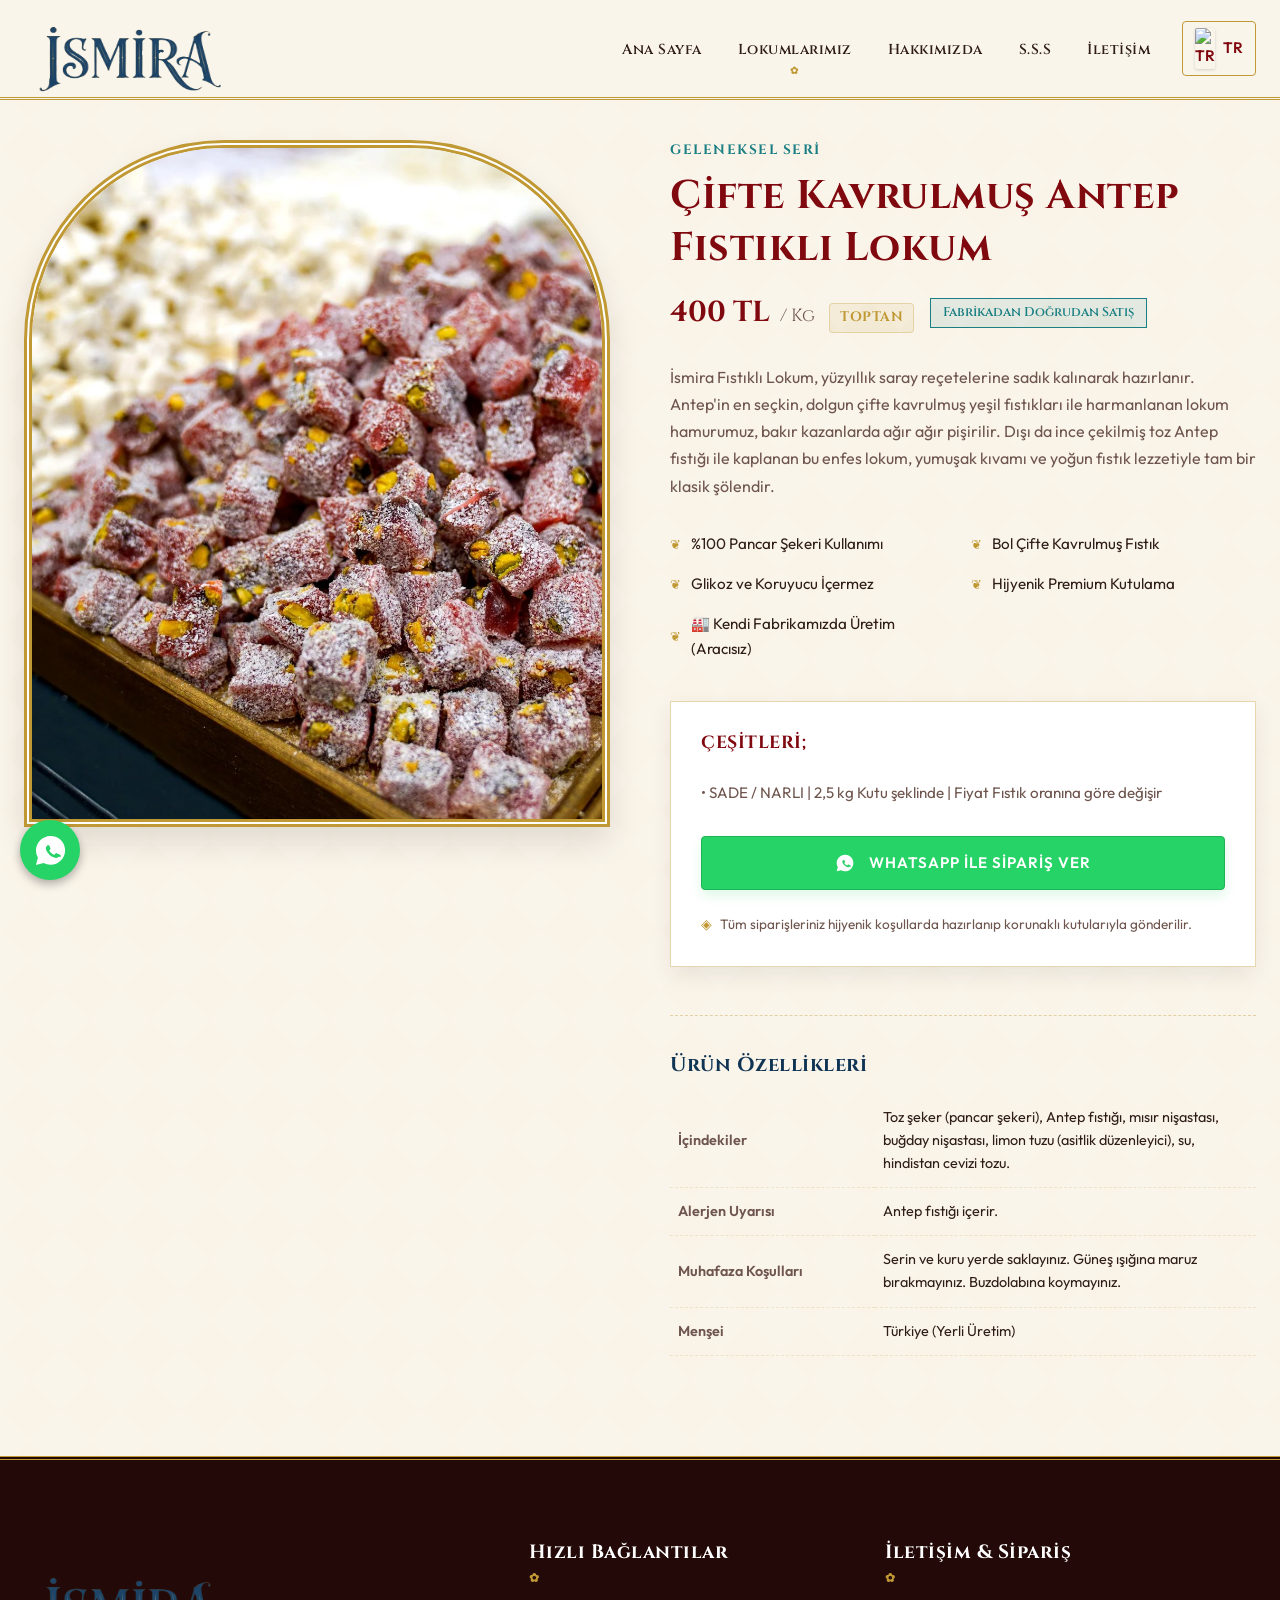
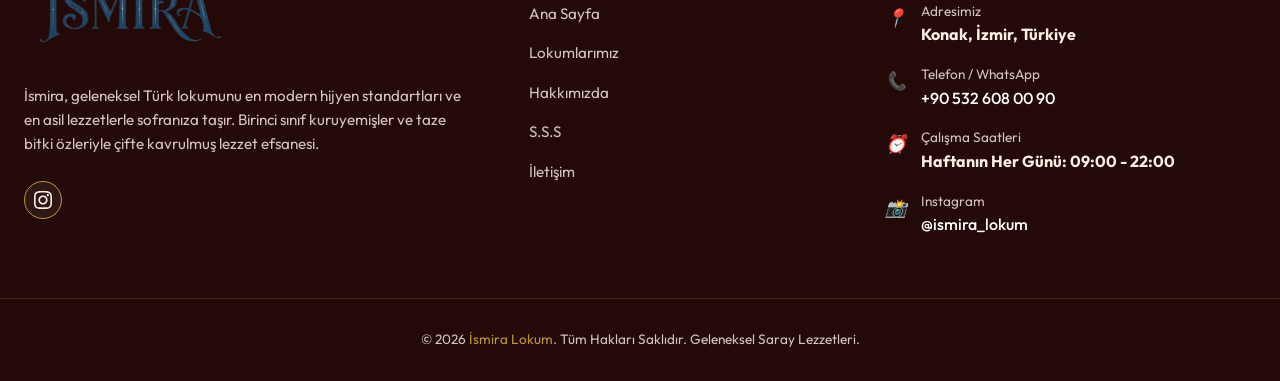
==== commit f9aaae02: "Update print statement from 'Hello' to 'Goodbye'" ====
--- a/pages/cifte-kavrulmus-fistikli-lokum.html
+++ b/pages/cifte-kavrulmus-fistikli-lokum.html
@@ -1,4 +1,4 @@
-﻿<!DOCTYPE html>
+<!DOCTYPE html>
 <html lang="tr">
 <head>
     <meta charset="UTF-8">
@@ -18,9 +18,10 @@
     <meta property="og:image" content="../pictures/cifte-kavrulmus.jpg">
 
     <!-- Stylesheets -->
-        <link rel="icon" type="image/png" sizes="32x32" href="../pictures/mini-logo.png">
-    <link rel="shortcut icon" type="image/png" href="../pictures/mini-logo.png">
-    <link rel="apple-touch-icon" href="../pictures/mini-logo.png">
+    <link rel="icon" type="image/x-icon" href="../favicon.ico">
+    <link rel="icon" type="image/png" href="../pictures/mini-logo.png">
+    <link rel="shortcut icon" href="../favicon.ico">
+    <link rel="apple-touch-icon" href="../pictures/mini-logo.png">
     <link rel="stylesheet" href="../css/style.css">
     
     <!-- Structured Data (Product & Breadcrumb Schema) -->
@@ -153,7 +154,7 @@
                 <div class="order-actions">
                     <h3 style="font-family:'Cinzel', serif; font-size:1.1rem; margin-bottom:10px;">ÇEŞİTLERİ;</h3>
                     <p style="font-size:0.95rem; color:var(--text-muted-dark); margin-bottom:15px;">
-                        • SADE / NARLI | 2,5 kg Kutu şeklinde
+                        • SADE / NARLI | 2,5 kg Kutu şeklinde | Fiyat Fıstık oranına göre değişir
                     </p>
                     
                     <a href="#" class="btn btn-whatsapp" data-wa-product="Fıstıklı Lokum" data-wa-message="Merhaba İsmira, Çifte Kavrulmuş Antep Fıstıklı Lokum ürününüzden sipariş vermek istiyorum.">
@@ -200,9 +201,11 @@
                 </div>
                 <p>İsmira, geleneksel Türk lokumunu en modern hijyen standartları ve en asil lezzetlerle sofranıza taşır. Birinci sınıf kuruyemişler ve taze bitki özleriyle çifte kavrulmuş lezzet efsanesi.</p>
                 <div class="social-links">
-                    <a href="#" aria-label="Facebook">F</a>
-                    <a href="#" aria-label="Instagram">I</a>
-                    <a href="#" aria-label="Twitter">T</a>
+                    <a href="https://www.instagram.com/ismira_lokum" target="_blank" rel="noopener noreferrer" aria-label="Instagram">
+                        <svg width="18" height="18" viewBox="0 0 24 24" fill="currentColor">
+                            <path d="M12 2.163c3.204 0 3.584.012 4.85.07 3.252.148 4.771 1.691 4.919 4.919.058 1.265.069 1.645.069 4.849 0 3.205-.012 3.584-.069 4.849-.149 3.225-1.664 4.771-4.919 4.919-1.266.058-1.644.07-4.85.07-3.204 0-3.584-.012-4.849-.07-3.26-.149-4.771-1.699-4.919-4.92-.058-1.265-.07-1.644-.07-4.849 0-3.204.013-3.583.07-4.849.149-3.227 1.664-4.771 4.919-4.919 1.266-.057 1.645-.069 4.849-.069zm0-2.163c-3.259 0-3.667.014-4.947.072-4.358.2-6.78 2.618-6.98 6.98-.059 1.281-.073 1.689-.073 4.948 0 3.259.014 3.668.072 4.948.2 4.358 2.618 6.78 6.98 6.98 1.281.058 1.689.072 4.948.072 3.259 0 3.668-.014 4.948-.072 4.354-.2 6.782-2.618 6.979-6.98.059-1.28.073-1.689.073-4.948 0-3.259-.014-3.667-.072-4.947-.196-4.354-2.617-6.78-6.979-6.98-1.281-.059-1.69-.073-4.949-.073zm0 5.838c-3.403 0-6.162 2.759-6.162 6.162s2.759 6.163 6.162 6.163 6.162-2.759 6.162-6.163c0-3.403-2.759-6.162-6.162-6.162zm0 10.162c-2.209 0-4-1.79-4-4 0-2.209 1.791-4 4-4s4 1.791 4 4c0 2.21-1.791 4-4 4zm6.406-11.845c-.796 0-1.441.645-1.441 1.44s.645 1.44 1.441 1.44c.795 0 1.439-.645 1.439-1.44s-.644-1.44-1.439-1.44z"/>
+                        </svg>
+                    </a>
                 </div>
             </div>
             
@@ -239,7 +242,15 @@
                             <strong>Haftanın Her Günü: 09:00 - 22:00</strong>
                         </div>
                     </div>
-                </div>
+                
+                    <div class="contact-item">
+                        <i>📸</i>
+                        <div>
+                            <span>Instagram</span>
+                            <a href="https://www.instagram.com/ismira_lokum" target="_blank" rel="noopener noreferrer">@ismira_lokum</a>
+                        </div>
+                    </div>
+</div>
             </div>
         </div>
         
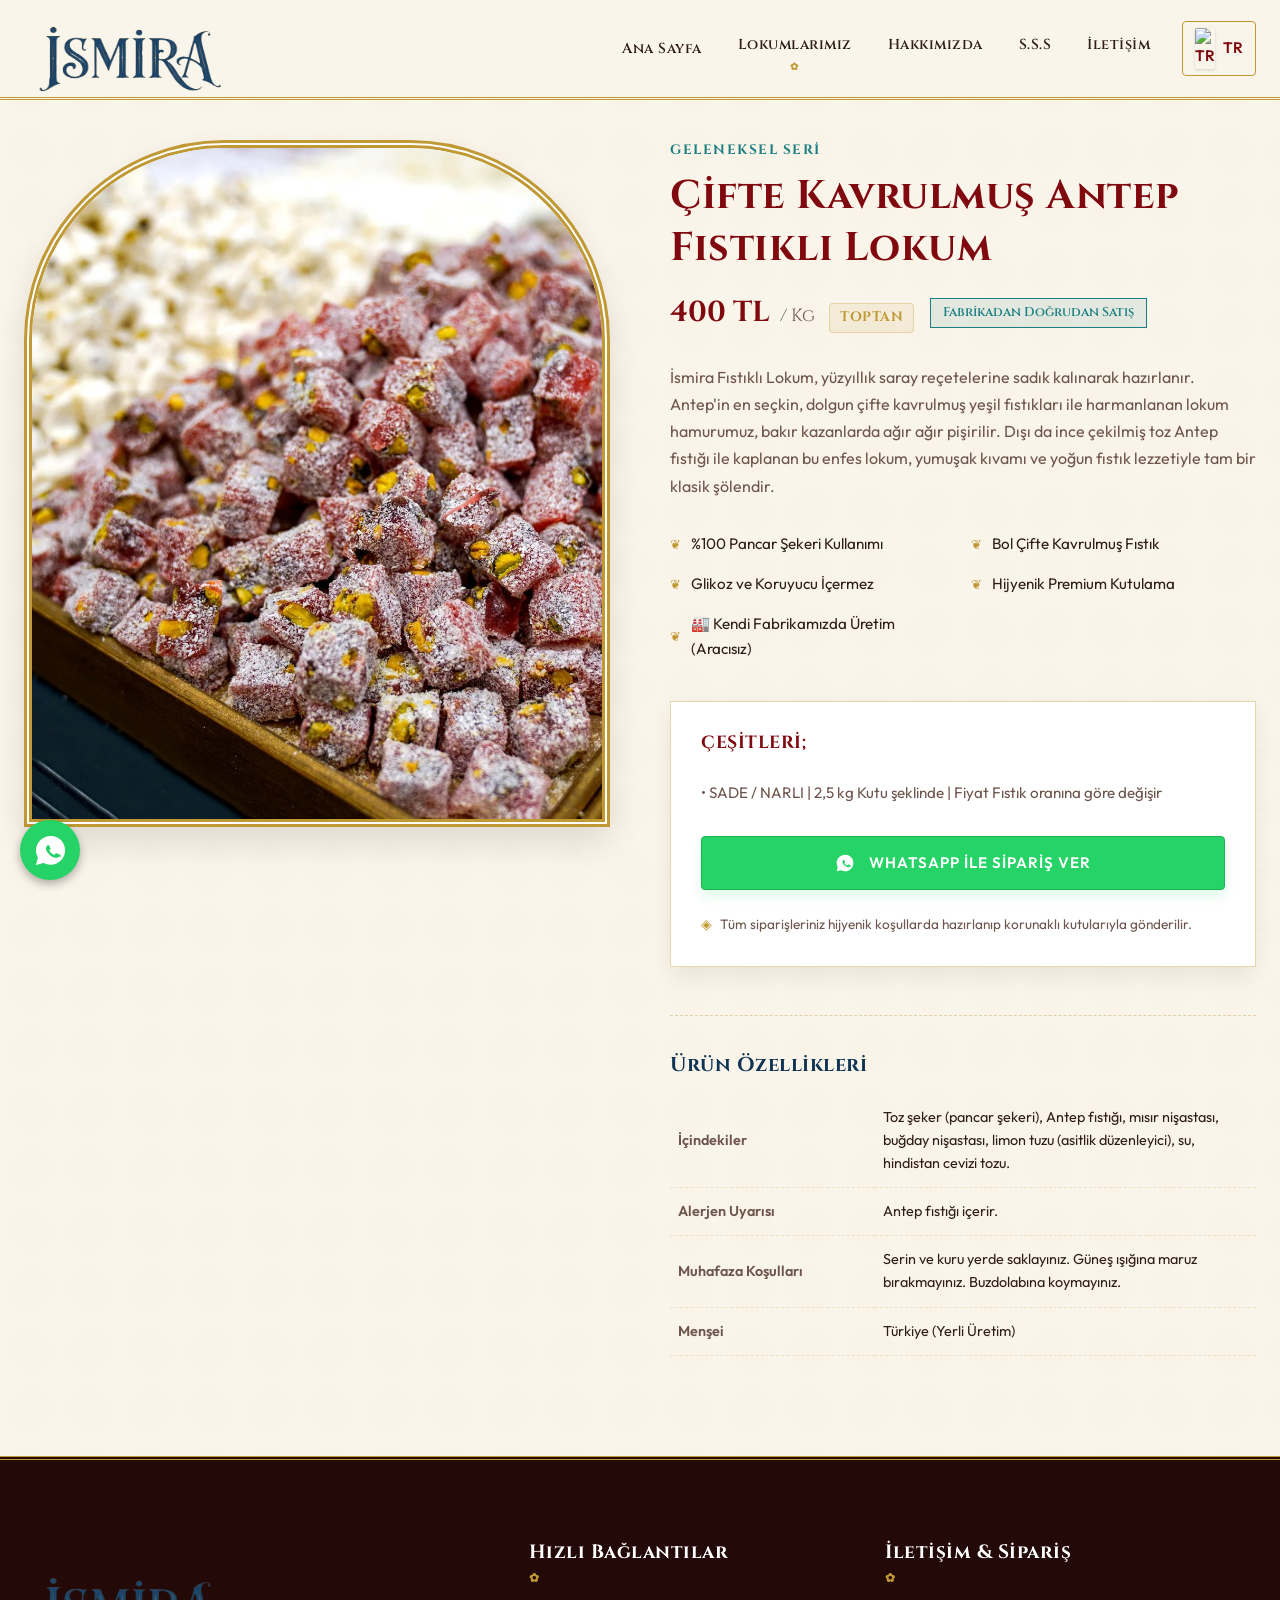
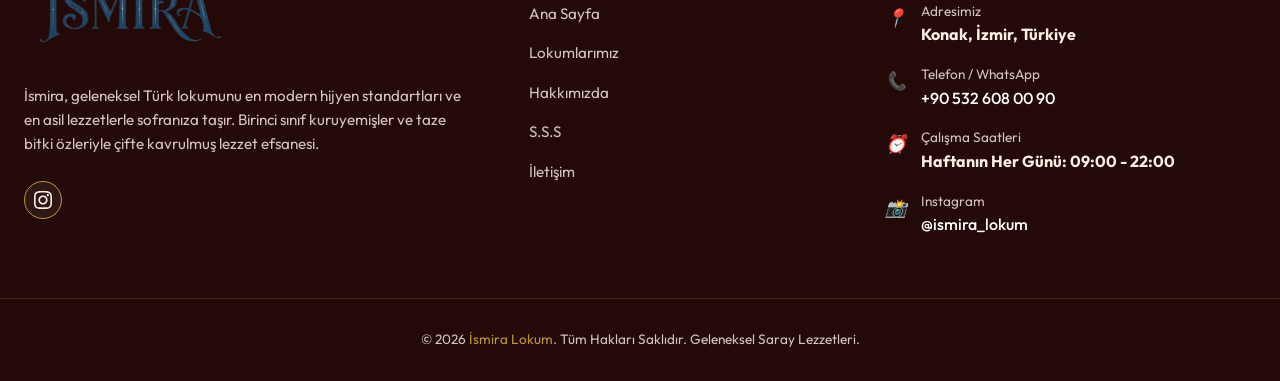
==== commit 9c66decb: "Update cifte-kavrulmus-fistikli-lokum.html" ====
--- a/pages/cifte-kavrulmus-fistikli-lokum.html
+++ b/pages/cifte-kavrulmus-fistikli-lokum.html
@@ -92,7 +92,7 @@
             <div class="header-actions">
                 <nav>
                     <ul class="nav-links">
-                        <li><a href="../index.html">Ana Sayfa</a></li>
+                        <a href="/ismira-izmir-lokum/index.html">Ana Sayfa</a>
                         <li><a href="lokumlar.html" class="active">Lokumlarımız</a></li>
                         <li><a href="../index.html#hakkimizda">Hakkımızda</a></li><li><a href="../index.html#sss">S.S.S</a></li><li><a href="../index.html#iletisim">İletişim</a></li>
                     </ul>
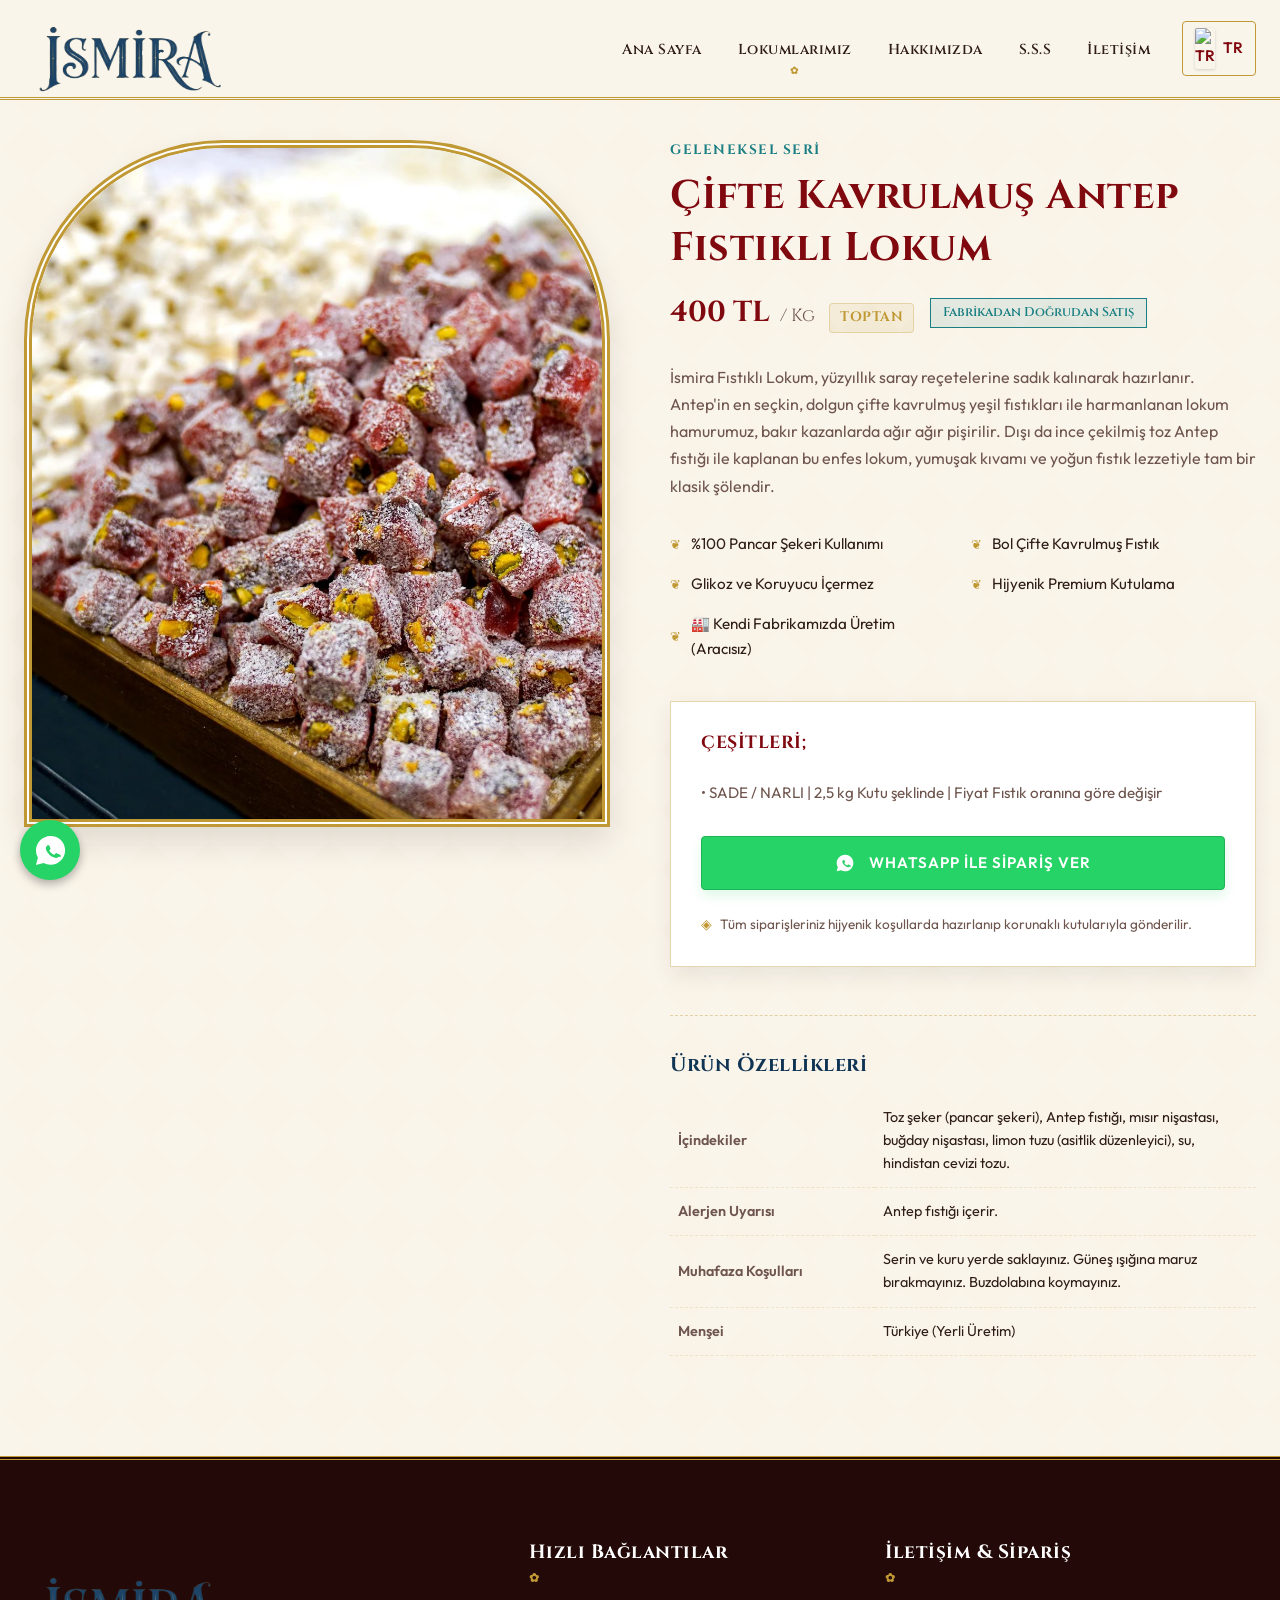
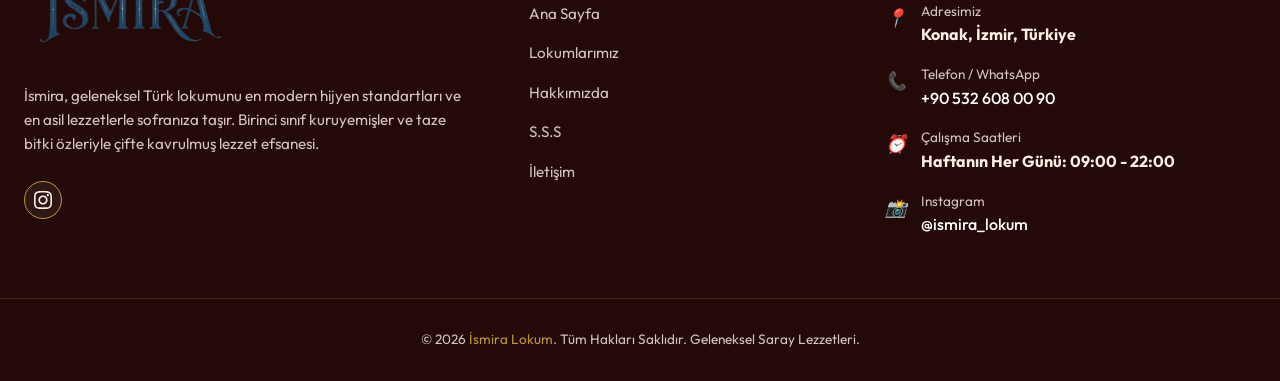
==== commit fd5d426d: "Update fmt.Println output from 'Hello' to 'Goodbye'" ====
--- a/pages/cifte-kavrulmus-fistikli-lokum.html
+++ b/pages/cifte-kavrulmus-fistikli-lokum.html
@@ -92,7 +92,7 @@
             <div class="header-actions">
                 <nav>
                     <ul class="nav-links">
-                        <a href="/ismira-izmir-lokum/index.html">Ana Sayfa</a>
+                        <li><a href="../index.html">Ana Sayfa</a></li>
                         <li><a href="lokumlar.html" class="active">Lokumlarımız</a></li>
                         <li><a href="../index.html#hakkimizda">Hakkımızda</a></li><li><a href="../index.html#sss">S.S.S</a></li><li><a href="../index.html#iletisim">İletişim</a></li>
                     </ul>
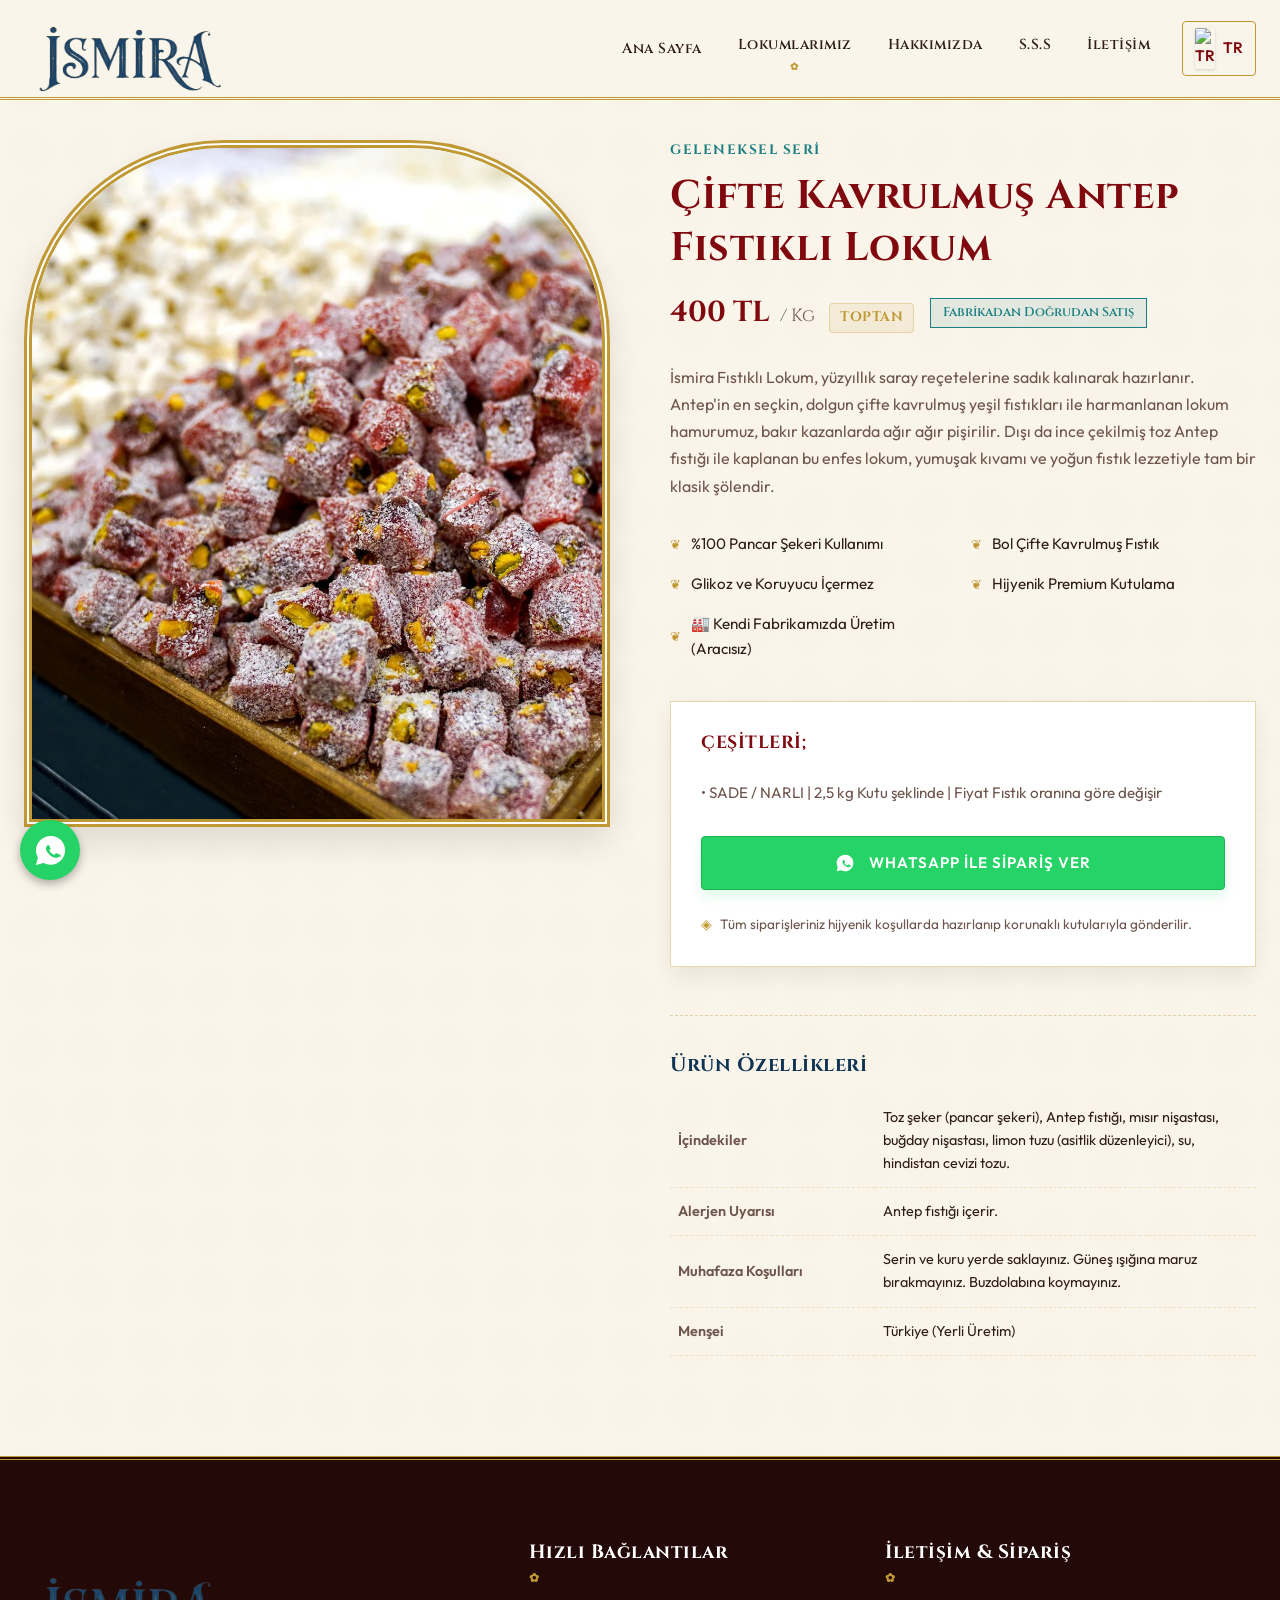
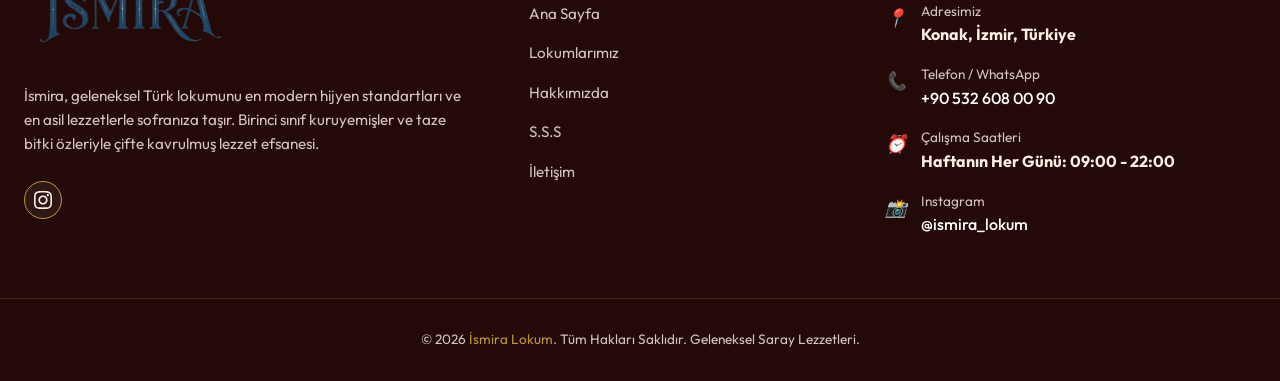
==== commit 7f270f4e: "Update print statement from 'Hello' to 'Goodbye'" ====
--- a/pages/cifte-kavrulmus-fistikli-lokum.html
+++ b/pages/cifte-kavrulmus-fistikli-lokum.html
@@ -92,7 +92,7 @@
             <div class="header-actions">
                 <nav>
                     <ul class="nav-links">
-                        <li><a href="../index.html">Ana Sayfa</a></li>
+                        <a href="../">Ana Sayfa</a>
                         <li><a href="lokumlar.html" class="active">Lokumlarımız</a></li>
                         <li><a href="../index.html#hakkimizda">Hakkımızda</a></li><li><a href="../index.html#sss">S.S.S</a></li><li><a href="../index.html#iletisim">İletişim</a></li>
                     </ul>
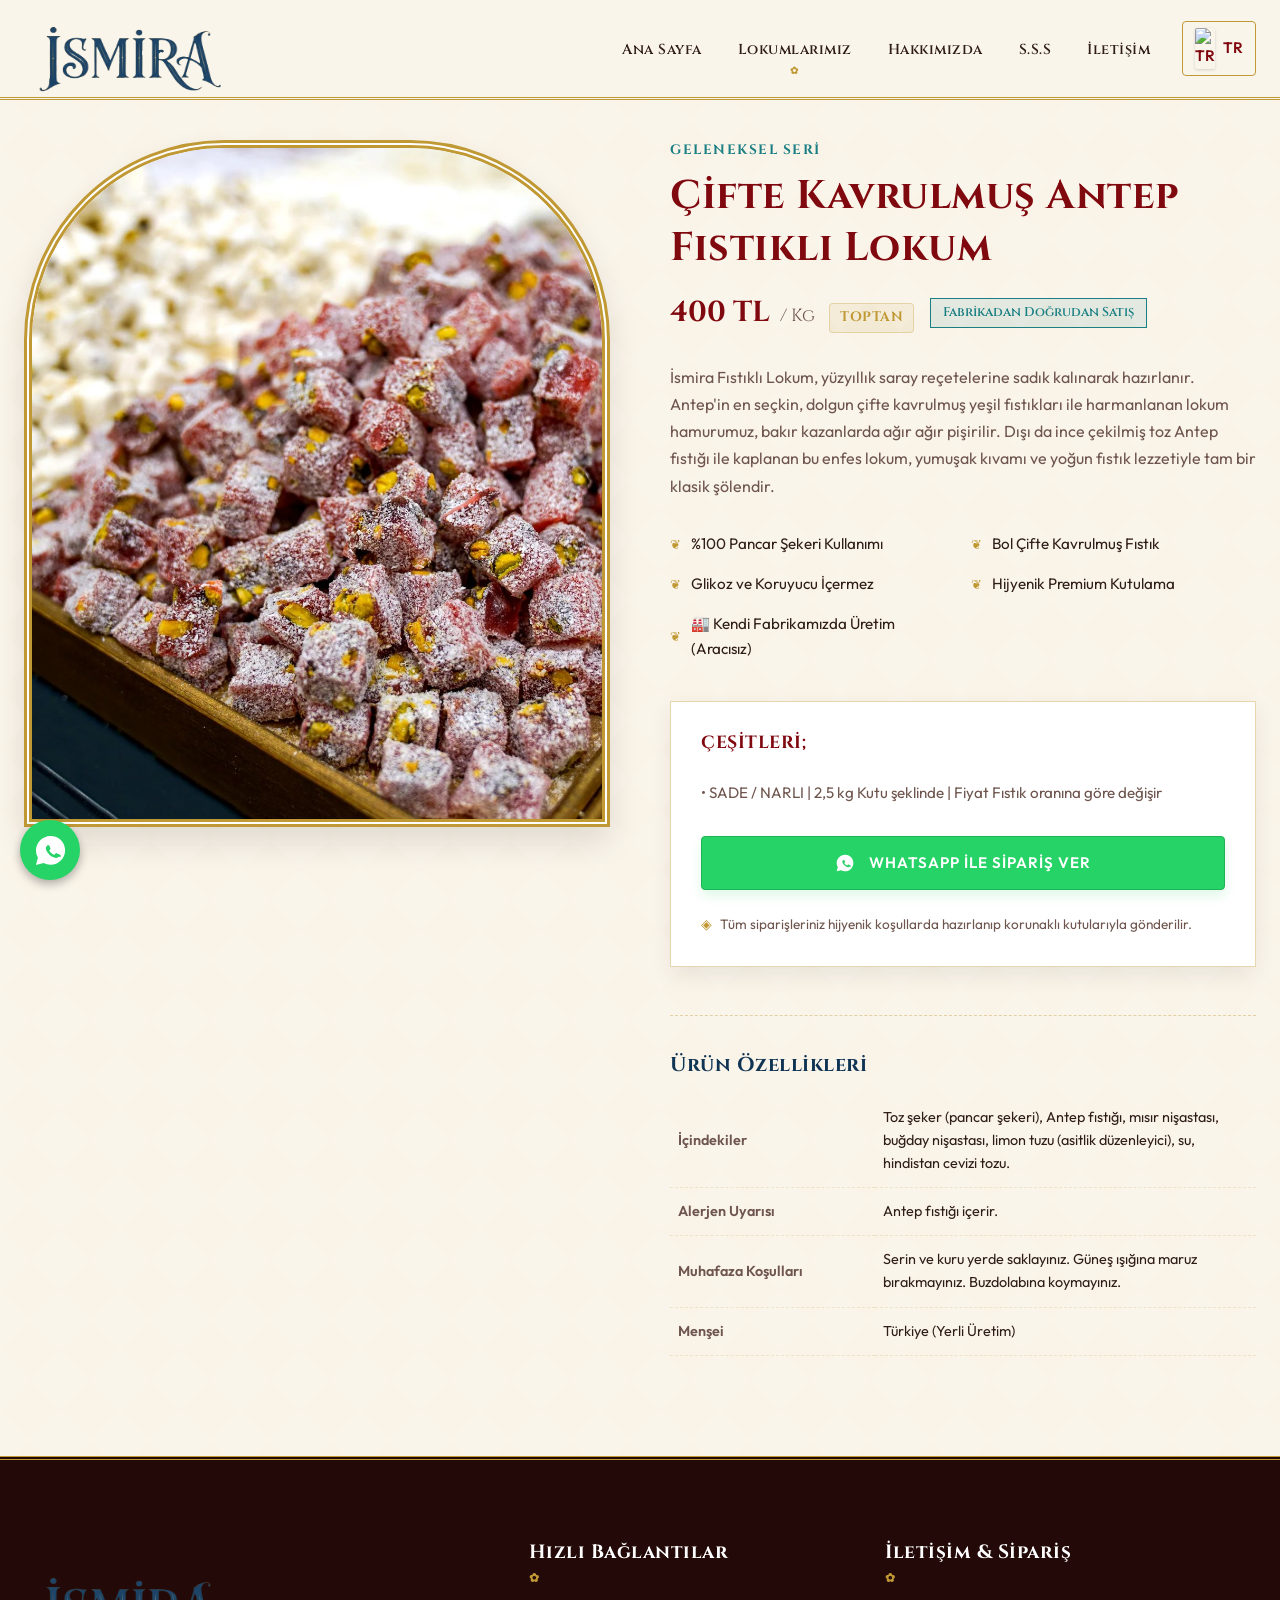
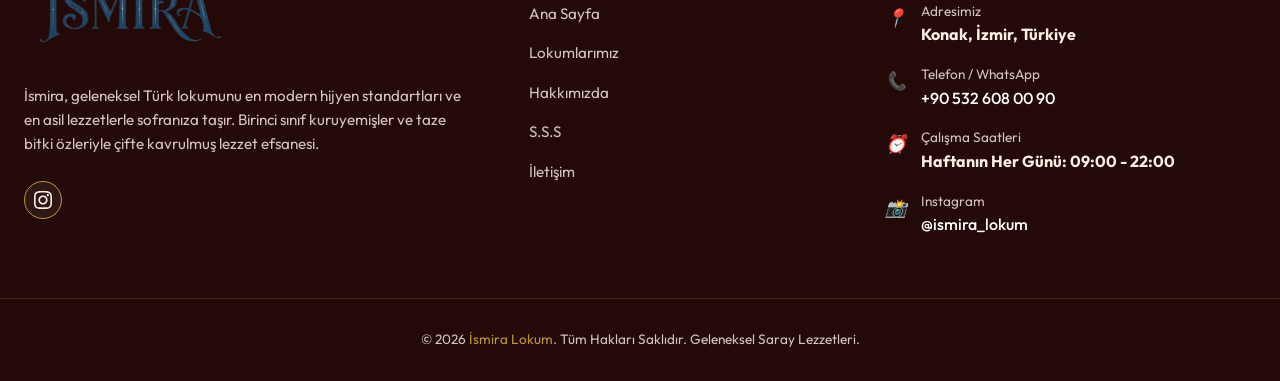
==== commit f1285b43: "Update cifte-kavrulmus-fistikli-lokum.html" ====
--- a/pages/cifte-kavrulmus-fistikli-lokum.html
+++ b/pages/cifte-kavrulmus-fistikli-lokum.html
@@ -92,7 +92,7 @@
             <div class="header-actions">
                 <nav>
                     <ul class="nav-links">
-                        <a href="../">Ana Sayfa</a>
+                        <li><a href="../index.html">Ana Sayfa</a></li>
                         <li><a href="lokumlar.html" class="active">Lokumlarımız</a></li>
                         <li><a href="../index.html#hakkimizda">Hakkımızda</a></li><li><a href="../index.html#sss">S.S.S</a></li><li><a href="../index.html#iletisim">İletişim</a></li>
                     </ul>
